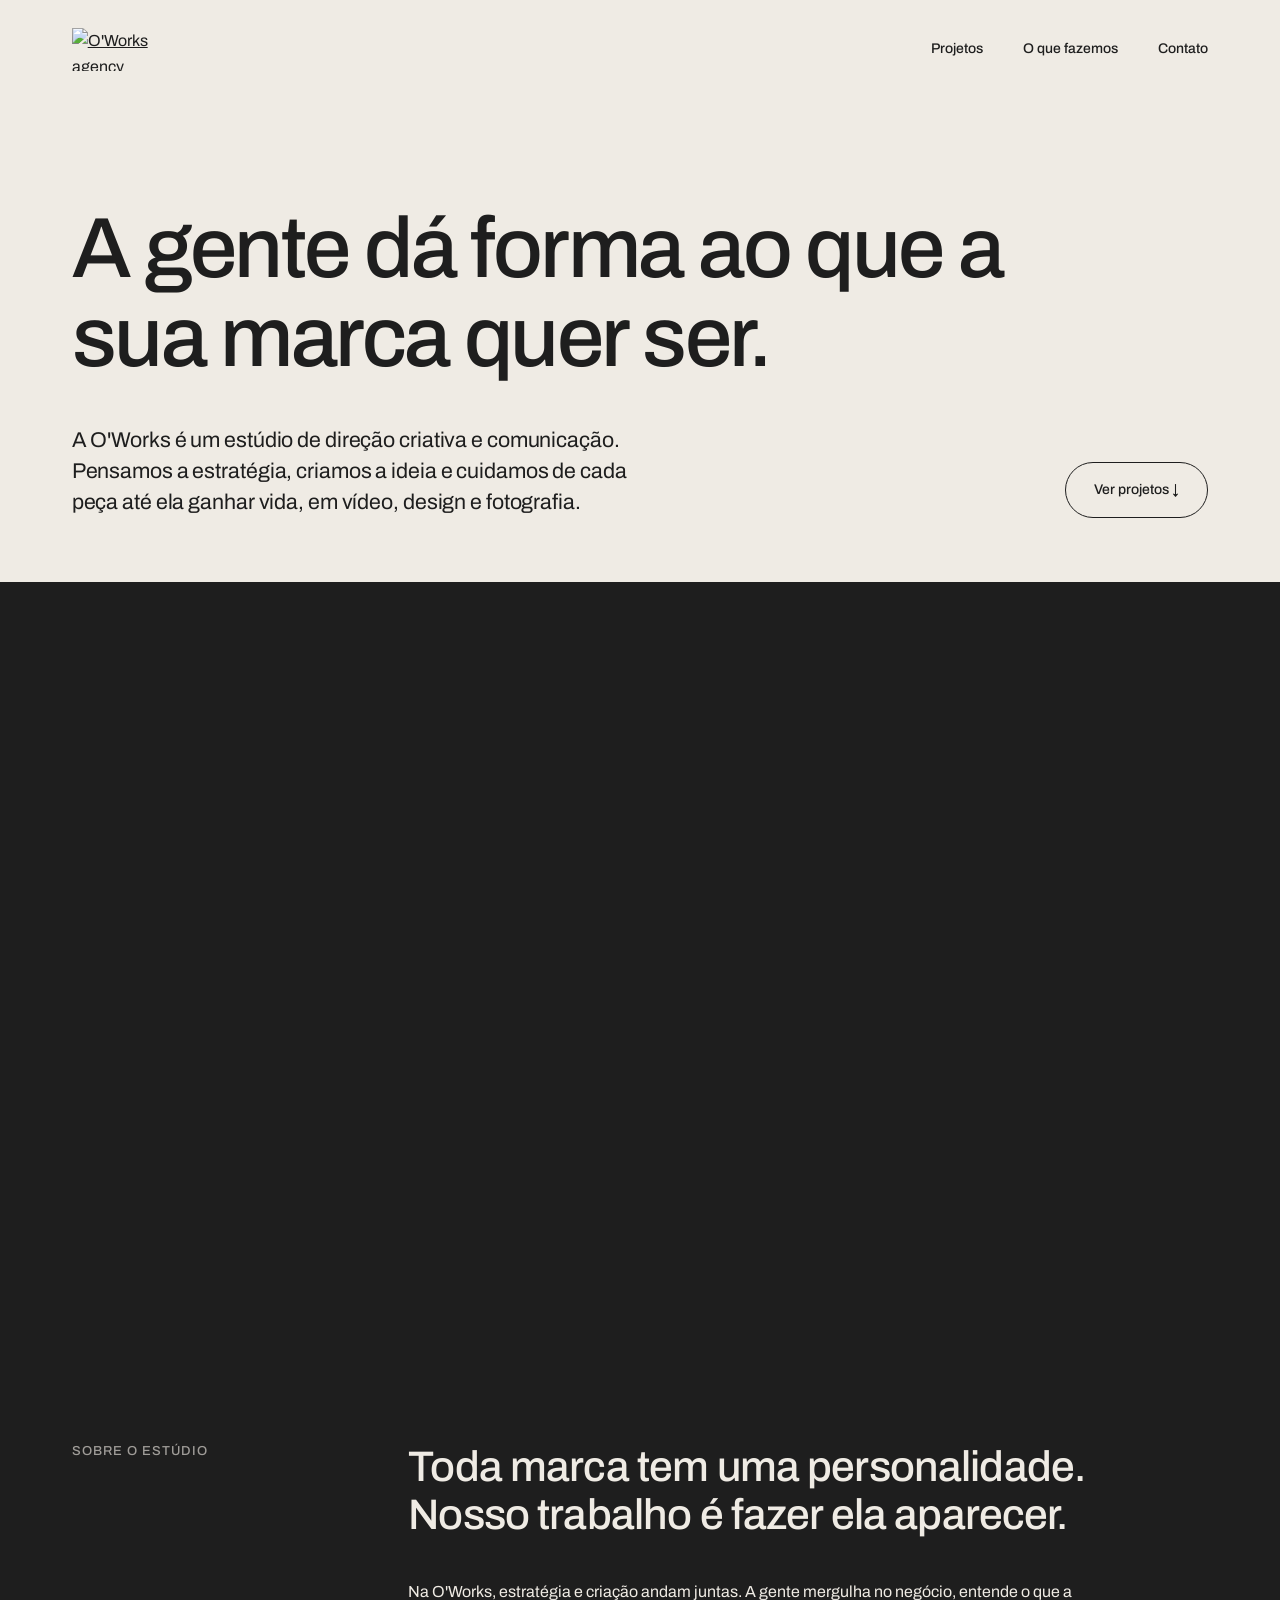
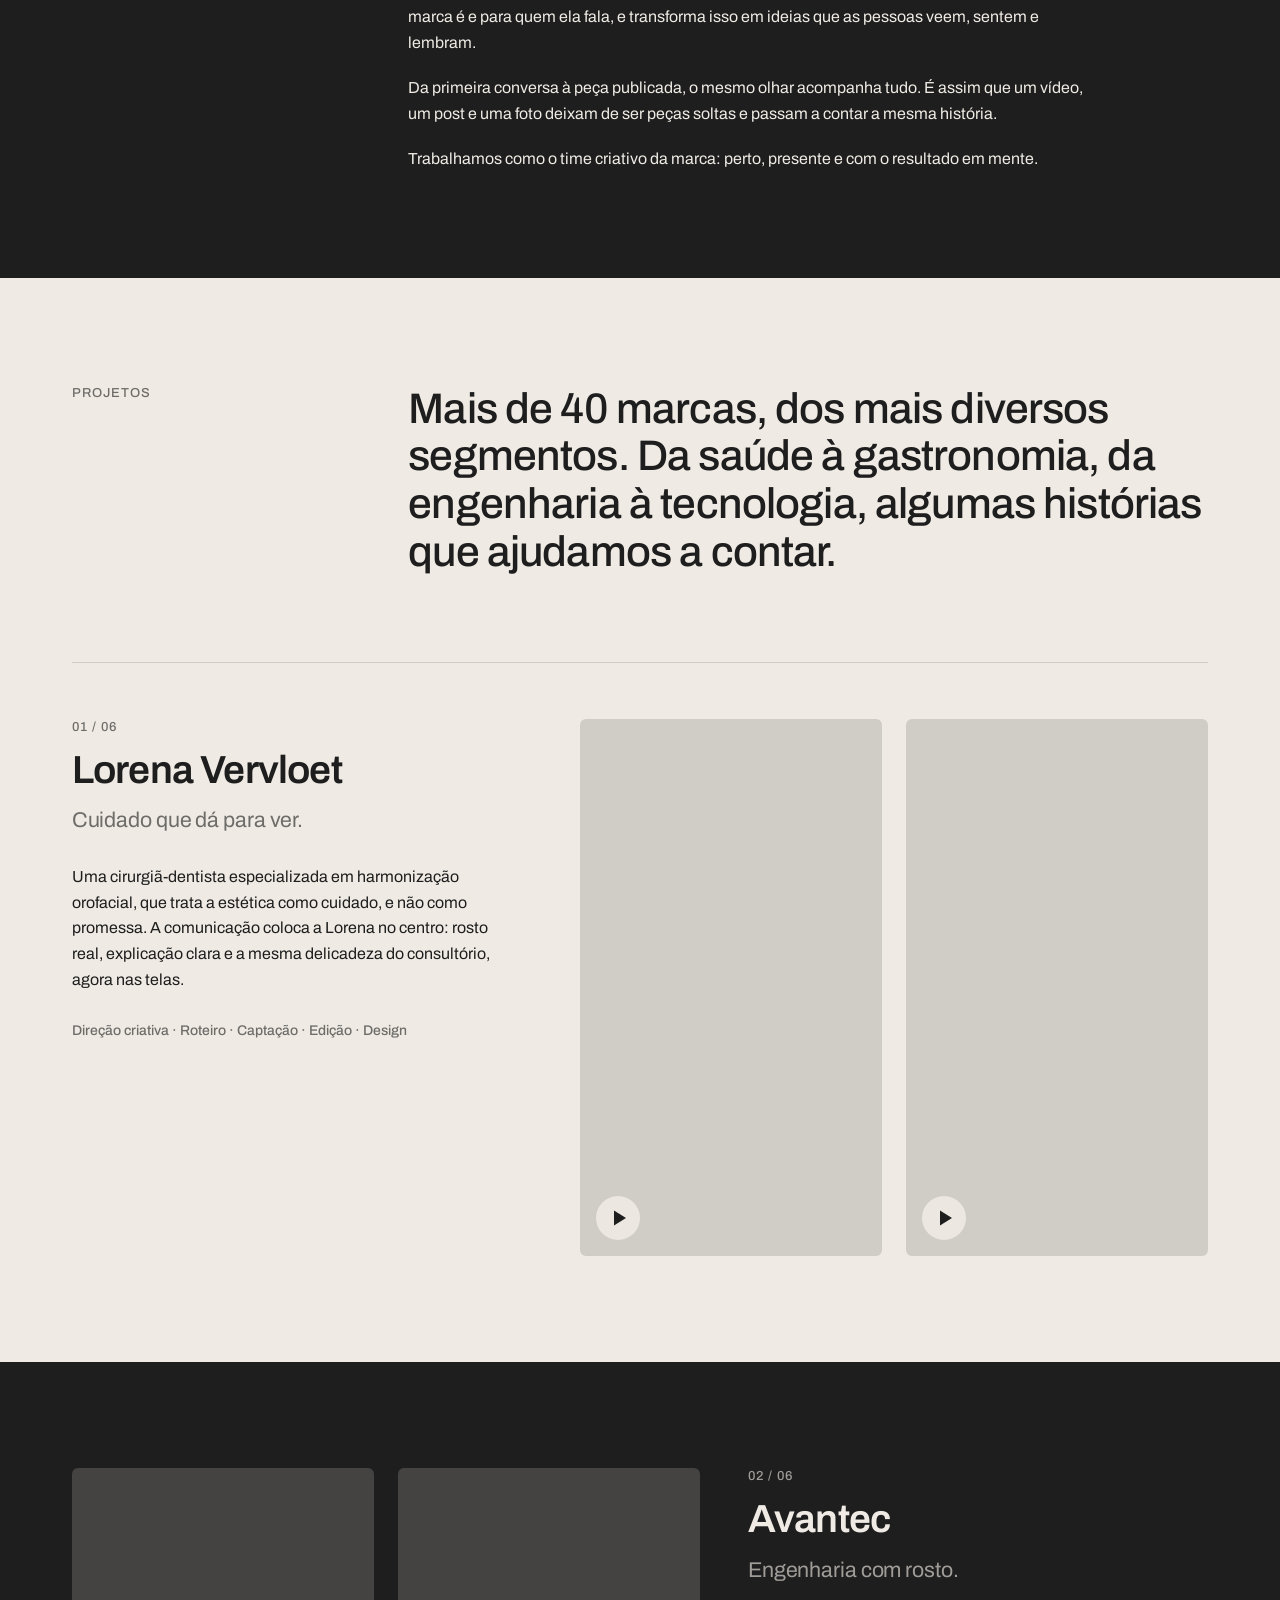
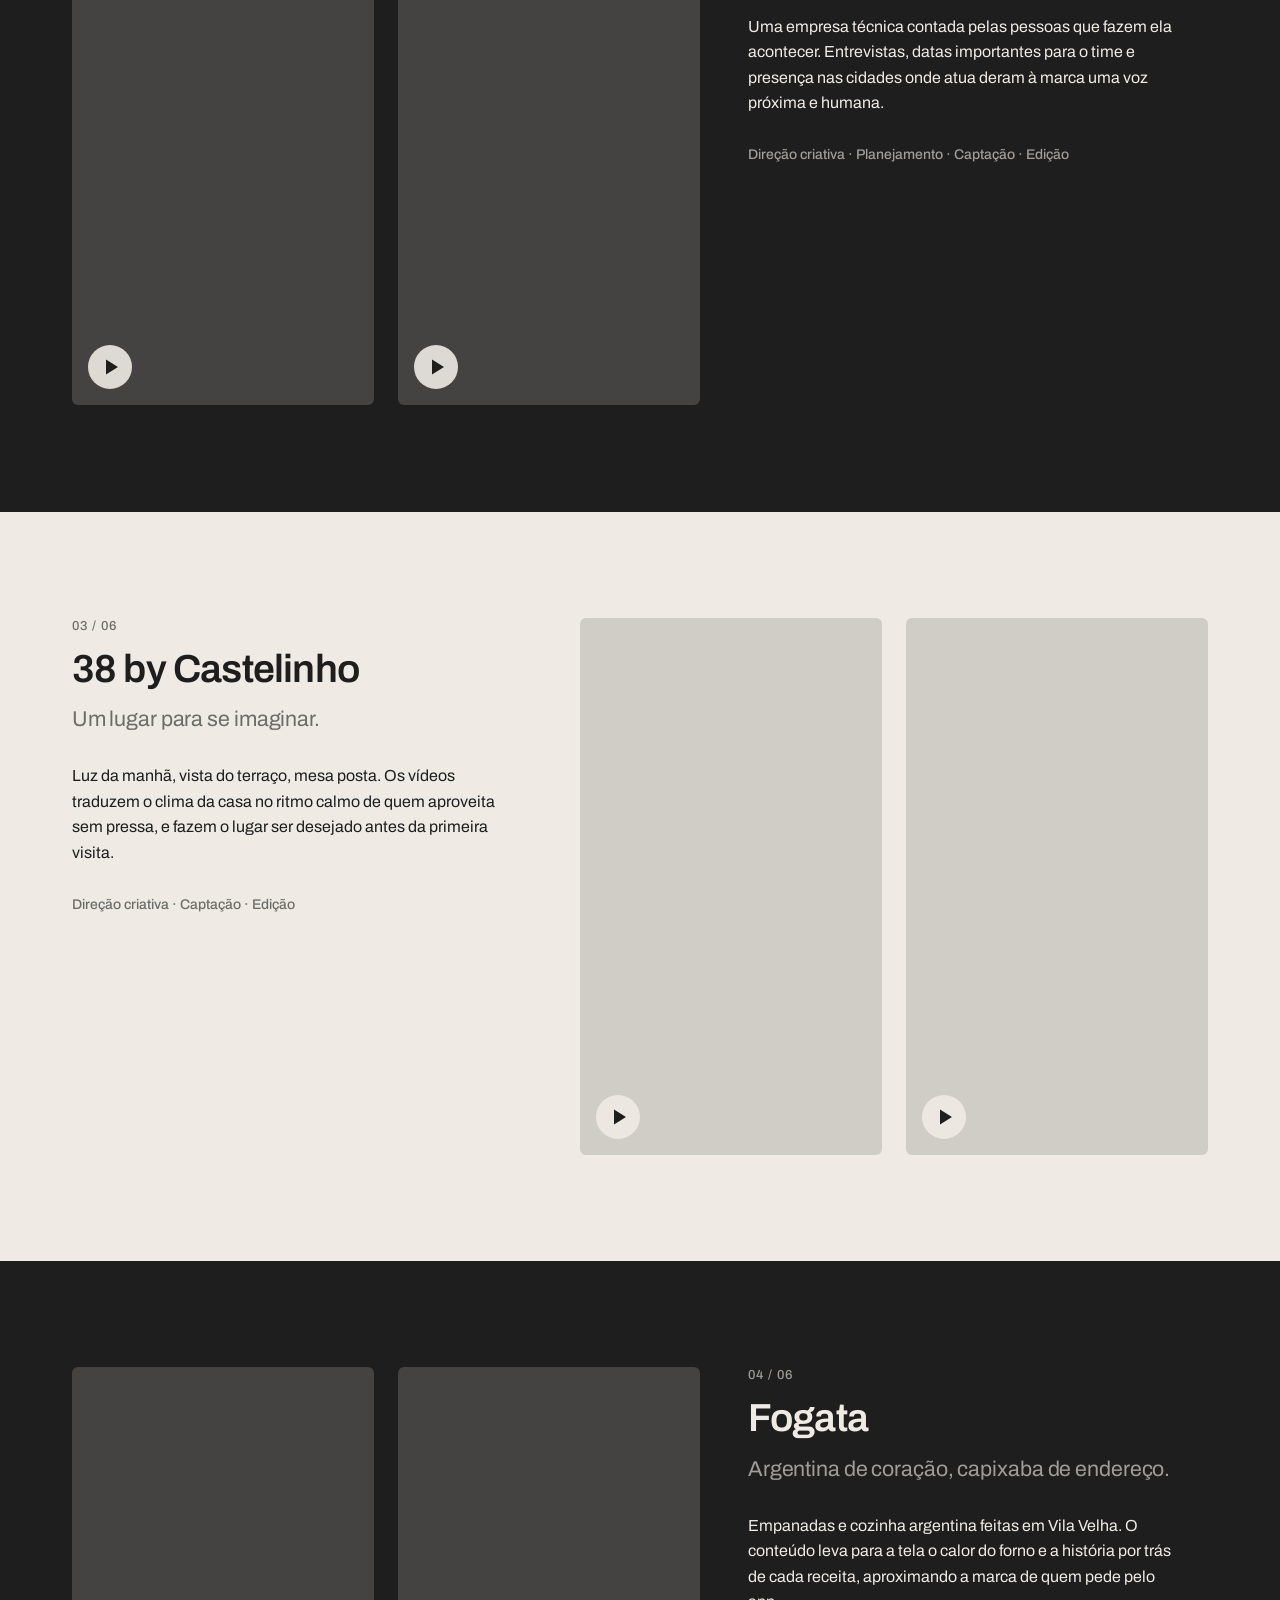
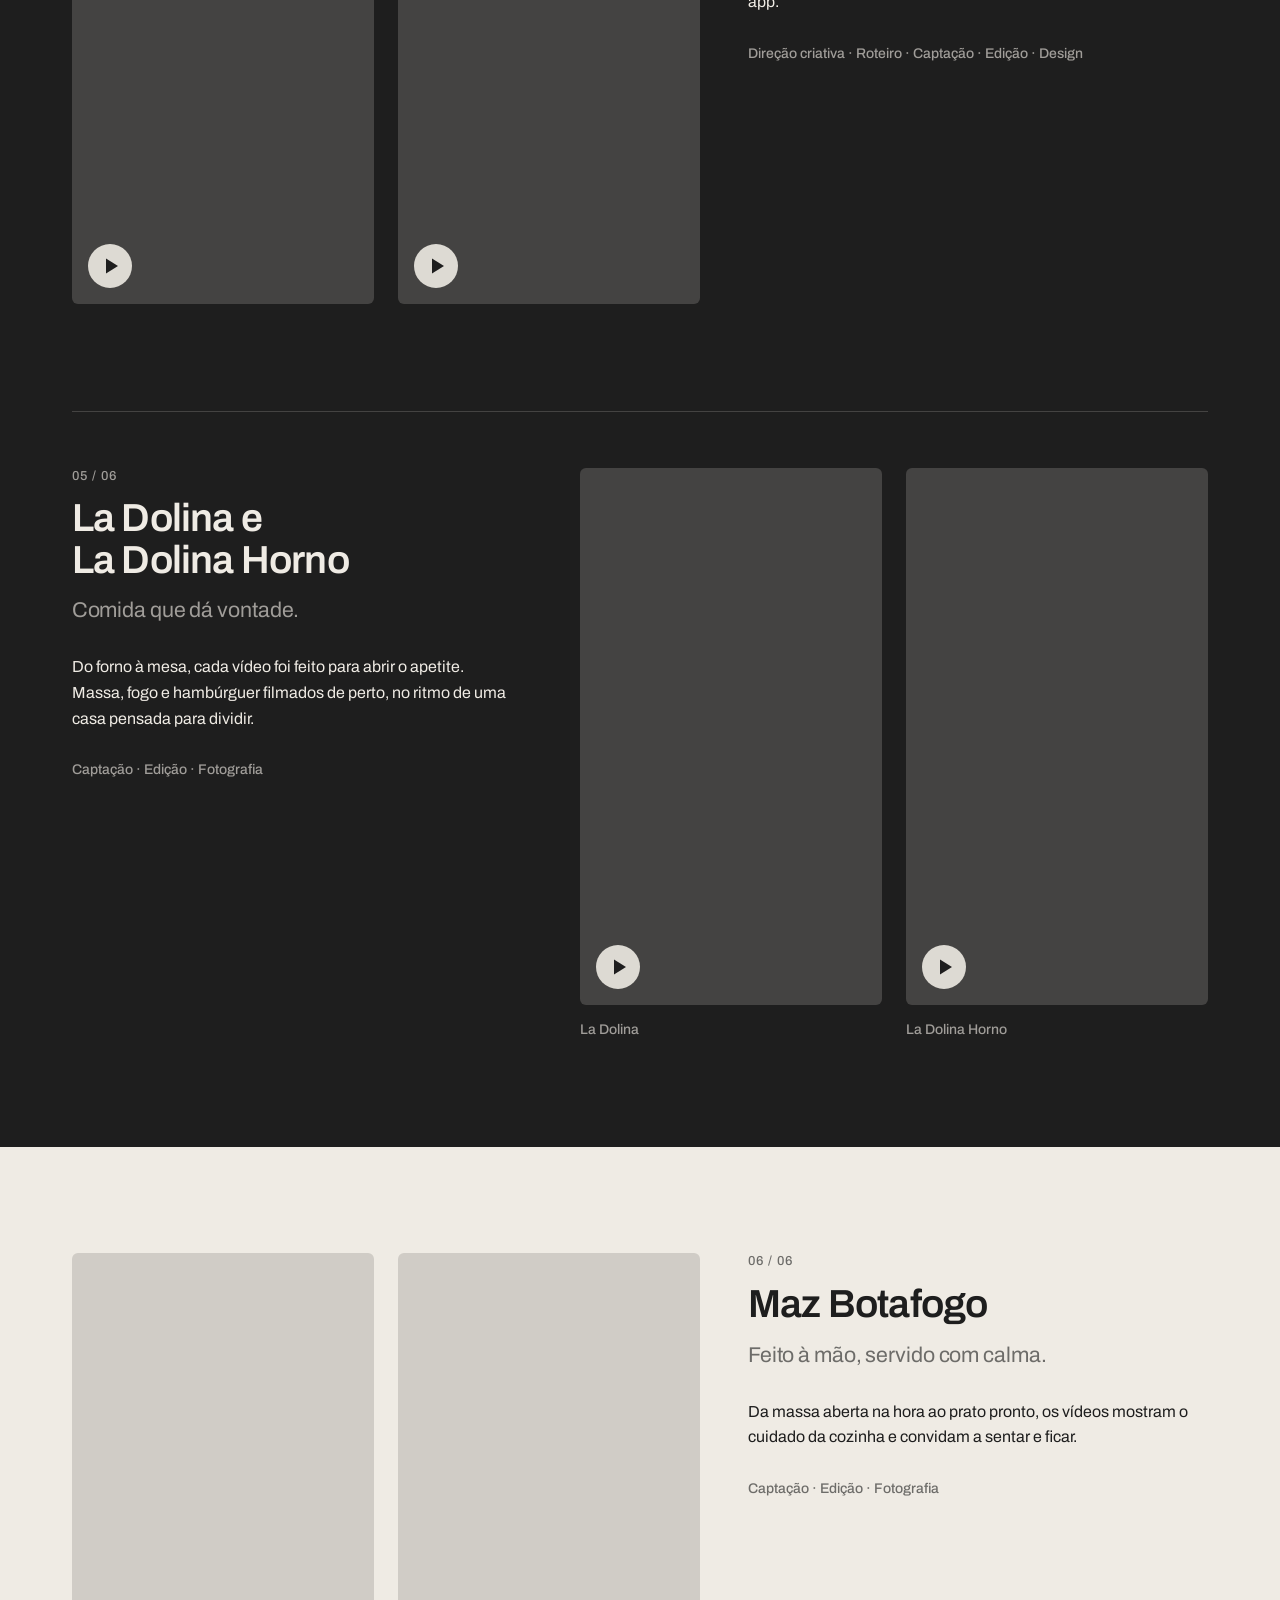
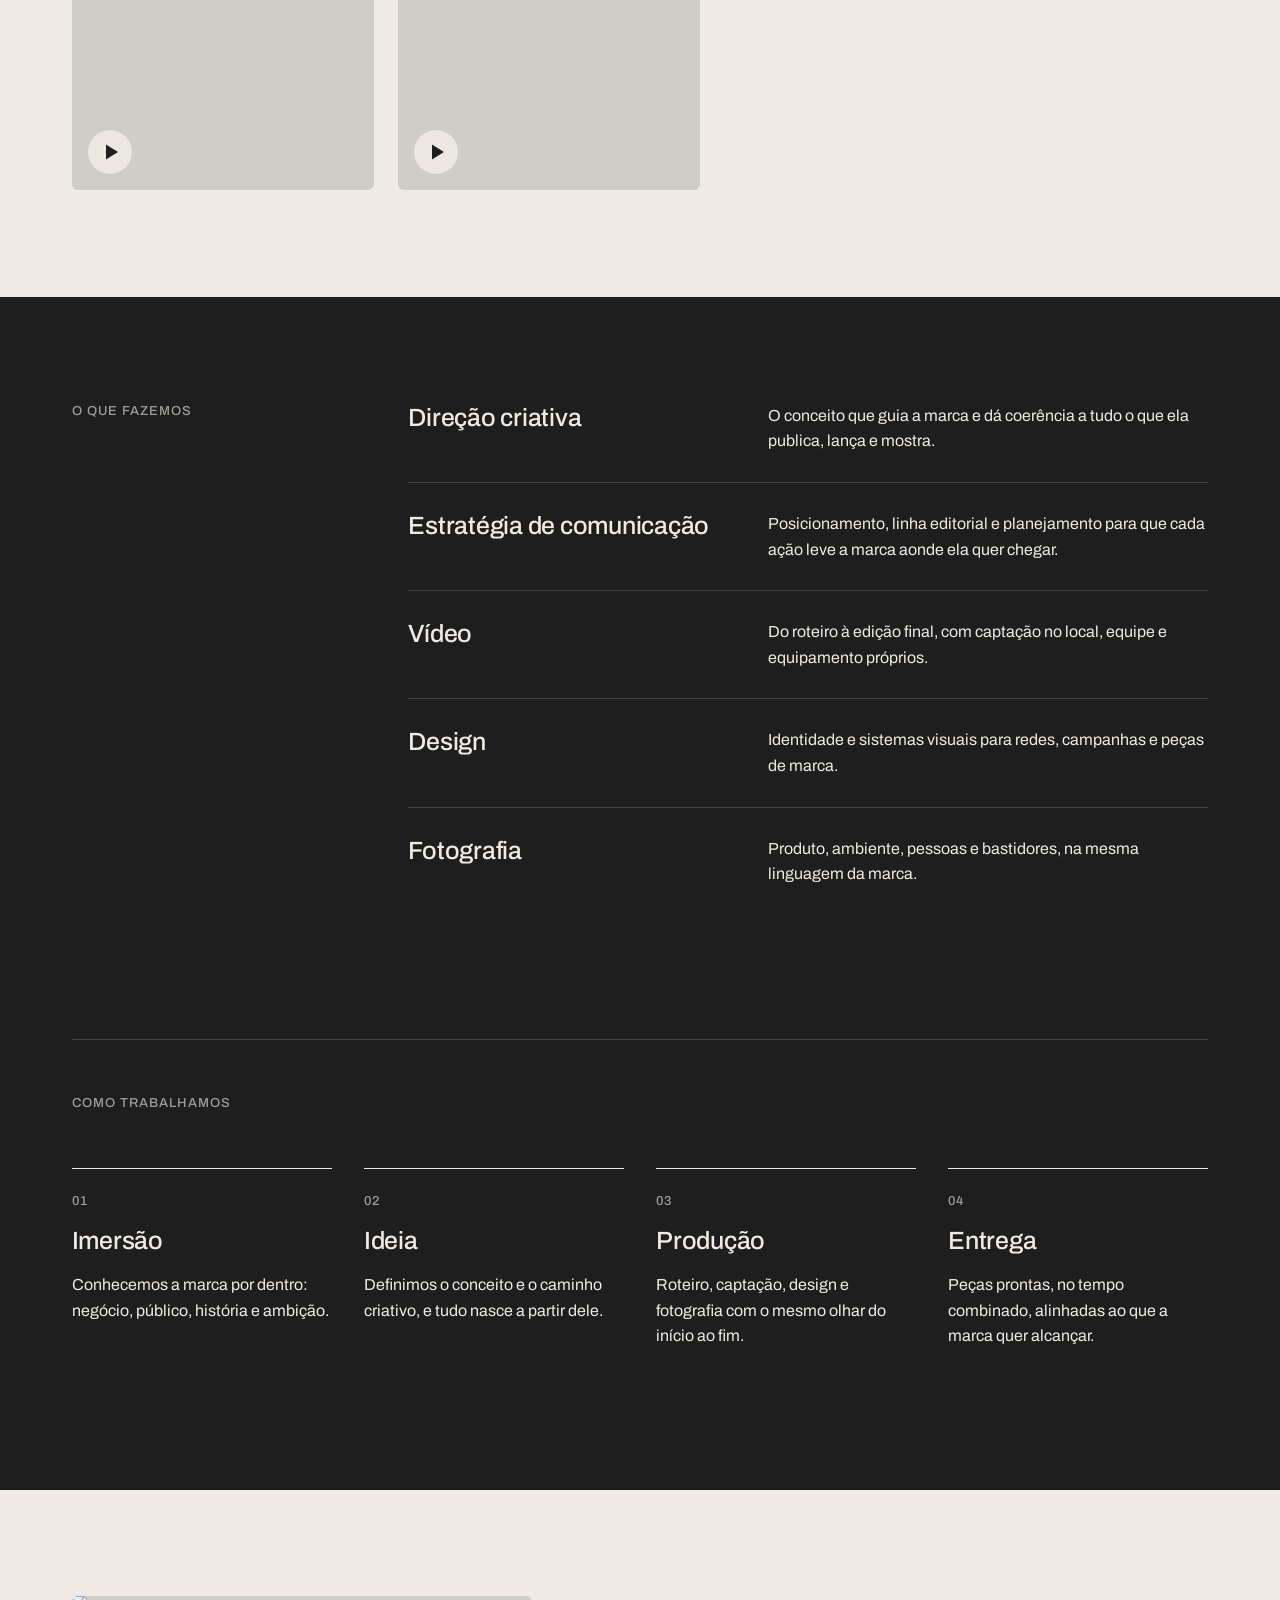
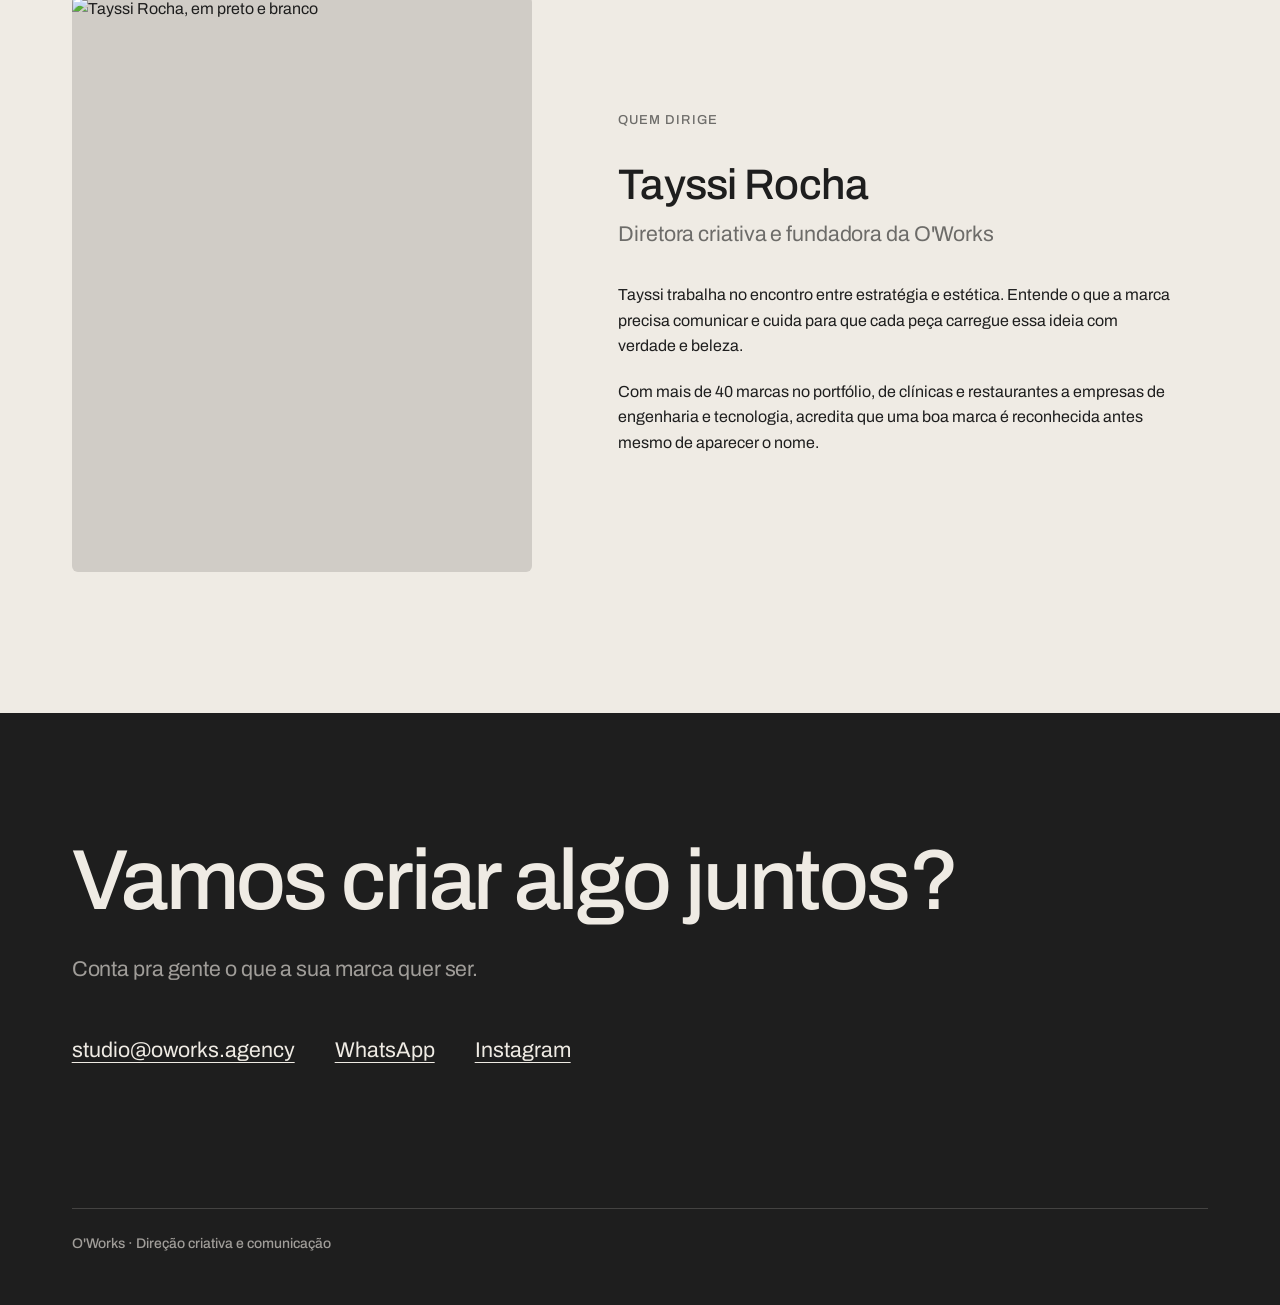
==== index.html @ 6c1ffe4d "Add files via upload" ====
<!doctype html>
<html lang="pt-BR">
<head>
  <meta charset="utf-8">
  <meta name="viewport" content="width=device-width, initial-scale=1">
  <title>O'Works · Direção criativa e comunicação</title>
  <meta name="description" content="A O'Works é um estúdio de direção criativa e comunicação. Pensamos a estratégia, criamos a ideia e cuidamos de cada peça até ela ganhar vida, em vídeo, design e fotografia.">
  <meta name="robots" content="noindex">
  <meta property="og:title" content="O'Works · Direção criativa e comunicação">
  <meta property="og:description" content="A gente dá forma ao que a sua marca quer ser.">
  <meta property="og:image" content="assets/img/poster-m282.jpg">
  <link rel="icon" href="assets/img/logo-oworks.png">
  <link rel="preconnect" href="https://fonts.googleapis.com">
  <link rel="preconnect" href="https://fonts.gstatic.com" crossorigin>
  <link href="https://fonts.googleapis.com/css2?family=Archivo:wght@400;500;600&display=swap" rel="stylesheet">
  <link rel="stylesheet" href="styles.css">
</head>
<body>

<header class="site-header claro">
  <a href="#topo" class="logo" aria-label="O'Works, início"><img src="assets/img/logo-oworks.png" alt="O'Works agency" width="113" height="48"></a>
  <button class="menu-toggle" aria-expanded="false" aria-controls="menu" aria-label="Abrir menu">
    <svg width="28" height="28" viewBox="0 0 28 28" fill="none" aria-hidden="true"><path d="M4 10h20M4 18h20" stroke="currentColor" stroke-width="1.5" stroke-linecap="round"/></svg>
  </button>
  <nav id="menu" class="menu">
    <a href="#projetos">Projetos</a>
    <a href="#o-que-fazemos">O que fazemos</a>
    <a href="#contato">Contato</a>
  </nav>
</header>

<main id="topo">

  <section class="abertura claro">
    <h1 class="display">A gente dá forma ao que a sua marca quer ser.</h1>
    <div class="abertura-linha">
      <p class="lead">A O'Works é um estúdio de direção criativa e comunicação. Pensamos a estratégia, criamos a ideia e cuidamos de cada peça até ela ganhar vida, em vídeo, design e fotografia.</p>
      <a class="botao" href="#projetos">Ver projetos ↓</a>
    </div>
  </section>

  <section class="showreel" aria-label="Showreel">
    <div class="reel reel--triptico" data-reel="triptico">
      <div class="reel-col" data-col="0"><video muted playsinline preload="none"></video><video muted playsinline preload="none"></video></div>
      <div class="reel-col" data-col="1"><video muted playsinline preload="none"></video><video muted playsinline preload="none"></video></div>
      <div class="reel-col" data-col="2"><video muted playsinline preload="none"></video><video muted playsinline preload="none"></video></div>
    </div>
    <div class="reel reel--vertical" data-reel="vertical">
      <div class="reel-col" data-col="0"><video muted playsinline preload="none" poster="assets/img/poster-reel-mobile.jpg"></video><video muted playsinline preload="none"></video></div>
    </div>
    <div class="reel-fim" aria-hidden="true"><img src="assets/img/logo-oworks.png" alt=""></div>
  </section>

  <section class="sobre escuro">
    <p class="rotulo">Sobre o estúdio</p>
    <div class="coluna">
      <h2 class="titulo">Toda marca tem uma personalidade. Nosso trabalho é fazer ela aparecer.</h2>
      <div class="paragrafos">
        <p>Na O'Works, estratégia e criação andam juntas. A gente mergulha no negócio, entende o que a marca é e para quem ela fala, e transforma isso em ideias que as pessoas veem, sentem e lembram.</p>
        <p>Da primeira conversa à peça publicada, o mesmo olhar acompanha tudo. É assim que um vídeo, um post e uma foto deixam de ser peças soltas e passam a contar a mesma história.</p>
        <p>Trabalhamos como o time criativo da marca: perto, presente e com o resultado em mente.</p>
      </div>
    </div>
  </section>

  <section class="projetos claro" id="projetos">
    <p class="rotulo">Projetos</p>
    <h2 class="titulo coluna">Mais de 40 marcas, dos mais diversos segmentos. Da saúde à gastronomia, da engenharia à tecnologia, algumas histórias que ajudamos a contar.</h2>
  </section>

  <article class="case claro com-linha">
    <div class="case-head">
      <p class="rotulo">01 / 06</p>
      <h3 class="case-nome">Lorena Vervloet</h3>
      <p class="lead suave">Cuidado que dá para ver.</p>
    </div>
    <p class="case-desc">Uma cirurgiã-dentista especializada em harmonização orofacial, que trata a estética como cuidado, e não como promessa. A comunicação coloca a Lorena no centro: rosto real, explicação clara e a mesma delicadeza do consultório, agora nas telas.</p>
    <p class="case-svc">Direção criativa · Roteiro · Captação · Edição · Design</p>
    <div class="case-videos">
      <figure class="video"><video muted loop playsinline preload="none" poster="assets/img/poster-l01.jpg" data-src="assets/video/cases/l01.mp4"></video></figure>
      <figure class="video"><video muted loop playsinline preload="none" poster="assets/img/poster-l04.jpg" data-src="assets/video/cases/l04.mp4"></video></figure>
    </div>
  </article>

  <article class="case escuro invertido">
    <div class="case-head">
      <p class="rotulo">02 / 06</p>
      <h3 class="case-nome">Avantec</h3>
      <p class="lead suave">Engenharia com rosto.</p>
    </div>
    <p class="case-desc">Uma empresa técnica contada pelas pessoas que fazem ela acontecer. Entrevistas, datas importantes para o time e presença nas cidades onde atua deram à marca uma voz próxima e humana.</p>
    <p class="case-svc">Direção criativa · Planejamento · Captação · Edição</p>
    <div class="case-videos">
      <figure class="video"><video muted loop playsinline preload="none" poster="assets/img/poster-a01.jpg" data-src="assets/video/cases/a01.mp4"></video></figure>
      <figure class="video"><video muted loop playsinline preload="none" poster="assets/img/poster-a06.jpg" data-src="assets/video/cases/a06.mp4"></video></figure>
    </div>
  </article>

  <article class="case claro">
    <div class="case-head">
      <p class="rotulo">03 / 06</p>
      <h3 class="case-nome">38 by Castelinho</h3>
      <p class="lead suave">Um lugar para se imaginar.</p>
    </div>
    <p class="case-desc">Luz da manhã, vista do terraço, mesa posta. Os vídeos traduzem o clima da casa no ritmo calmo de quem aproveita sem pressa, e fazem o lugar ser desejado antes da primeira visita.</p>
    <p class="case-svc">Direção criativa · Captação · Edição</p>
    <div class="case-videos">
      <figure class="video"><video muted loop playsinline preload="none" poster="assets/img/poster-c06.jpg" data-src="assets/video/cases/c06.mp4"></video></figure>
      <figure class="video"><video muted loop playsinline preload="none" poster="assets/img/poster-c08.jpg" data-src="assets/video/cases/c08.mp4"></video></figure>
    </div>
  </article>

  <article class="case escuro invertido">
    <div class="case-head">
      <p class="rotulo">04 / 06</p>
      <h3 class="case-nome">Fogata</h3>
      <p class="lead suave">Argentina de coração, capixaba de endereço.</p>
    </div>
    <p class="case-desc">Empanadas e cozinha argentina feitas em Vila Velha. O conteúdo leva para a tela o calor do forno e a história por trás de cada receita, aproximando a marca de quem pede pelo app.</p>
    <p class="case-svc">Direção criativa · Roteiro · Captação · Edição · Design</p>
    <div class="case-videos">
      <figure class="video"><video muted loop playsinline preload="none" poster="assets/img/poster-f013.jpg" data-src="assets/video/cases/f013.mp4"></video></figure>
      <figure class="video"><video muted loop playsinline preload="none" poster="assets/img/poster-f010.jpg" data-src="assets/video/cases/f010.mp4"></video></figure>
    </div>
  </article>

  <article class="case escuro com-linha">
    <div class="case-head">
      <p class="rotulo">05 / 06</p>
      <h3 class="case-nome">La Dolina e<br>La Dolina Horno</h3>
      <p class="lead suave">Comida que dá vontade.</p>
    </div>
    <p class="case-desc">Do forno à mesa, cada vídeo foi feito para abrir o apetite. Massa, fogo e hambúrguer filmados de perto, no ritmo de uma casa pensada para dividir.</p>
    <p class="case-svc">Captação · Edição · Fotografia</p>
    <div class="case-videos">
      <figure class="video"><video muted loop playsinline preload="none" poster="assets/img/poster-d195.jpg" data-src="assets/video/cases/d195.mp4"></video><figcaption>La Dolina</figcaption></figure>
      <figure class="video"><video muted loop playsinline preload="none" poster="assets/img/poster-d176.jpg" data-src="assets/video/cases/d176.mp4"></video><figcaption>La Dolina Horno</figcaption></figure>
    </div>
  </article>

  <article class="case claro invertido">
    <div class="case-head">
      <p class="rotulo">06 / 06</p>
      <h3 class="case-nome">Maz Botafogo</h3>
      <p class="lead suave">Feito à mão, servido com calma.</p>
    </div>
    <p class="case-desc">Da massa aberta na hora ao prato pronto, os vídeos mostram o cuidado da cozinha e convidam a sentar e ficar.</p>
    <p class="case-svc">Captação · Edição · Fotografia</p>
    <div class="case-videos">
      <figure class="video"><video muted loop playsinline preload="none" poster="assets/img/poster-m282.jpg" data-src="assets/video/cases/m282.mp4"></video></figure>
      <figure class="video"><video muted loop playsinline preload="none" poster="assets/img/poster-m272.jpg" data-src="assets/video/cases/m272.mp4"></video></figure>
    </div>
  </article>

  <section class="servicos escuro" id="o-que-fazemos">
    <p class="rotulo">O que fazemos</p>
    <ul class="lista coluna">
      <li><h3 class="item">Direção criativa</h3><p>O conceito que guia a marca e dá coerência a tudo o que ela publica, lança e mostra.</p></li>
      <li><h3 class="item">Estratégia de comunicação</h3><p>Posicionamento, linha editorial e planejamento para que cada ação leve a marca aonde ela quer chegar.</p></li>
      <li><h3 class="item">Vídeo</h3><p>Do roteiro à edição final, com captação no local, equipe e equipamento próprios.</p></li>
      <li><h3 class="item">Design</h3><p>Identidade e sistemas visuais para redes, campanhas e peças de marca.</p></li>
      <li><h3 class="item">Fotografia</h3><p>Produto, ambiente, pessoas e bastidores, na mesma linguagem da marca.</p></li>
    </ul>
  </section>

  <section class="processo escuro com-linha">
    <p class="rotulo">Como trabalhamos</p>
    <ol class="etapas">
      <li><span class="rotulo">01</span><h3 class="item">Imersão</h3><p>Conhecemos a marca por dentro: negócio, público, história e ambição.</p></li>
      <li><span class="rotulo">02</span><h3 class="item">Ideia</h3><p>Definimos o conceito e o caminho criativo, e tudo nasce a partir dele.</p></li>
      <li><span class="rotulo">03</span><h3 class="item">Produção</h3><p>Roteiro, captação, design e fotografia com o mesmo olhar do início ao fim.</p></li>
      <li><span class="rotulo">04</span><h3 class="item">Entrega</h3><p>Peças prontas, no tempo combinado, alinhadas ao que a marca quer alcançar.</p></li>
    </ol>
  </section>

  <section class="quem claro">
    <img class="foto" src="assets/img/tayssi-rocha.jpg" alt="Tayssi Rocha, em preto e branco" width="520" height="650" loading="lazy">
    <div class="quem-texto">
      <p class="rotulo">Quem dirige</p>
      <div>
        <h2 class="titulo">Tayssi Rocha</h2>
        <p class="lead suave">Diretora criativa e fundadora da O'Works</p>
      </div>
      <div class="paragrafos">
        <p>Tayssi trabalha no encontro entre estratégia e estética. Entende o que a marca precisa comunicar e cuida para que cada peça carregue essa ideia com verdade e beleza.</p>
        <p>Com mais de 40 marcas no portfólio, de clínicas e restaurantes a empresas de engenharia e tecnologia, acredita que uma boa marca é reconhecida antes mesmo de aparecer o nome.</p>
      </div>
    </div>
  </section>

  <section class="contato escuro" id="contato">
    <div class="chamada">
      <h2 class="display">Vamos criar algo juntos?</h2>
      <p class="lead suave">Conta pra gente o que a sua marca quer ser.</p>
      <p class="links">
        <a href="mailto:studio@oworks.agency">studio@oworks.agency</a>
        <a href="https://wa.me/message/UG2DE52RIKDYO1" target="_blank" rel="noopener">WhatsApp</a>
        <a href="https://www.instagram.com/oworks.ag/" target="_blank" rel="noopener">Instagram</a>
      </p>
    </div>
    <footer class="rodape"><p>O'Works · Direção criativa e comunicação</p></footer>
  </section>

</main>

<script src="main.js" defer></script>
</body>
</html>
---- styles.css ----
/* O'Works · portfólio. Cores e tipos vêm do arquivo do Figma (coleção "O'Works", modos Claro e Escuro). */

:root {
  --off-white: #EFEBE4;
  --preto: #1E1E1E;
  --pad: clamp(20px, 5.6vw, 80px);
  --max: 1440px;
  --t-display: clamp(44px, 6.67vw, 96px);
  --t-titulo: clamp(28px, 3.34vw, 48px);
  --t-case: clamp(32px, 3.06vw, 44px);
  --t-lead: clamp(18px, 1.67vw, 24px);
  --t-corpo: clamp(16px, 1.25vw, 18px);
  --t-item: clamp(22px, 1.95vw, 28px);
}

.claro { --fundo: var(--off-white); --texto: var(--preto); --suave: #6D6C69; --linha: #D0CCC6; }
.escuro { --fundo: var(--preto); --texto: var(--off-white); --suave: #A09D99; --linha: #444342; }

* { box-sizing: border-box; margin: 0; padding: 0; }
html { scroll-behavior: smooth; }
body {
  background: var(--off-white);
  color: var(--preto);
  font-family: "Archivo", system-ui, sans-serif;
  font-size: var(--t-corpo);
  line-height: 1.6;
  -webkit-font-smoothing: antialiased;
}
img, video { display: block; max-width: 100%; }
a { color: inherit; }
ul, ol { list-style: none; }

section, article, .site-header { background: var(--fundo); color: var(--texto); padding-inline: var(--pad); }
section > *, article > *, .site-header > * { max-width: calc(var(--max) - 2 * 80px); }

/* tipos */
.display { font-weight: 500; font-size: var(--t-display); line-height: 1.04; letter-spacing: -0.03em; }
.titulo { font-weight: 500; font-size: var(--t-titulo); line-height: 1.12; letter-spacing: -0.02em; }
.case-nome { font-weight: 600; font-size: var(--t-case); line-height: 1.06; letter-spacing: -0.02em; }
.lead { font-size: var(--t-lead); line-height: 1.45; letter-spacing: -0.005em; }
.item { font-weight: 500; font-size: var(--t-item); line-height: 1.22; letter-spacing: -0.01em; }
.rotulo { font-weight: 500; font-size: 13px; line-height: 1.3; letter-spacing: 0.08em; text-transform: uppercase; color: var(--suave); }
.suave { color: var(--suave); }

/* linha divisória entre duas seções da mesma cor */
.com-linha { position: relative; }
.com-linha::before { content: ""; display: block; height: 1px; background: var(--linha); max-width: none; }

/* cabeçalho */
.site-header { display: flex; align-items: center; justify-content: space-between; padding-block: clamp(20px, 2.2vw, 32px); position: relative; z-index: 5; max-width: none; }
.logo img { width: clamp(85px, 7.85vw, 113px); height: auto; }
.menu { display: flex; gap: 40px; font-size: 14px; font-weight: 500; }
.menu a { text-decoration: none; }
.menu a:hover { text-decoration: underline; text-underline-offset: 4px; }
.menu-toggle { display: none; background: none; border: 0; color: inherit; cursor: pointer; }

/* abertura */
.abertura { padding-block: clamp(48px, 8.3vw, 120px) clamp(40px, 5vw, 72px); display: grid; gap: clamp(28px, 3.3vw, 48px); }
.abertura .display { max-width: 1000px; }
.abertura-linha { display: flex; justify-content: space-between; align-items: flex-end; gap: 32px; max-width: none; width: 100%; }
.abertura-linha .lead { max-width: 600px; }
.botao { display: inline-block; white-space: nowrap; border: 1px solid var(--texto); border-radius: 999px; padding: 16px 28px; font-size: 14px; font-weight: 500; text-decoration: none; transition: background .2s, color .2s; }
.botao:hover { background: var(--texto); color: var(--fundo); }

/* showreel */
.showreel { position: relative; background: var(--preto); padding: 0; aspect-ratio: 16 / 9; overflow: hidden; }
.showreel > * { max-width: none; }
.reel { position: absolute; inset: 0; display: flex; }
.reel-col { position: relative; flex: 1; overflow: hidden; background: var(--preto); }
.reel-col video { position: absolute; inset: 0; width: 100%; height: 100%; object-fit: cover; opacity: 0; transition: opacity .25s; }
.reel-col video.ativo { opacity: 1; }
.reel--vertical { display: none; }
.reel-fim { position: absolute; inset: 0; display: grid; place-items: center; background: var(--preto); opacity: 0; pointer-events: none; transition: opacity .6s; }
.reel-fim img { width: clamp(140px, 16vw, 230px); filter: invert(1) brightness(0.94) sepia(0.08); }
.showreel.no-fim .reel-fim { opacity: 1; }

/* blocos com rótulo à esquerda e conteúdo à direita */
.sobre, .projetos, .servicos { display: grid; grid-template-columns: minmax(max-content, 1fr) minmax(0, 800px); column-gap: 48px; max-width: none; }
.sobre > *, .projetos > *, .servicos > * { max-width: none; }
.sobre { padding-block: clamp(88px, 11vw, 160px) clamp(72px, 8.3vw, 120px); }
.projetos { padding-block: clamp(64px, 8.3vw, 120px) clamp(56px, 6.7vw, 96px); }
.coluna { grid-column: 2; }
.sobre .coluna { display: grid; gap: 40px; }
.sobre .paragrafos { max-width: 680px; }
.paragrafos { display: grid; gap: 20px; }

/* cases */
.case { padding-block: clamp(64px, 8.3vw, 120px); display: grid; grid-template-columns: minmax(0, 480px) auto; grid-template-areas: "head videos" "desc videos" "svc videos" "fim videos"; grid-template-rows: auto auto auto 1fr; justify-content: space-between; column-gap: 48px; row-gap: 28px; max-width: none; }
.case > * { max-width: none; }
.case.com-linha { padding-top: 0; grid-template-areas: "linha linha" "head videos" "desc videos" "svc videos" "fim videos"; grid-template-rows: auto auto auto auto 1fr; }
.case.com-linha::before { grid-area: linha; margin-bottom: 28px; }
.case.invertido { grid-template-columns: auto minmax(0, 480px); grid-template-areas: "videos head" "videos desc" "videos svc" "videos fim"; }
.case.invertido.com-linha { grid-template-areas: "linha linha" "videos head" "videos desc" "videos svc" "videos fim"; }
.case-head { grid-area: head; display: grid; gap: 14px; }
.case-desc { grid-area: desc; max-width: 440px; }
.case-svc { grid-area: svc; max-width: 440px; font-size: 14px; font-weight: 500; color: var(--suave); }
.case-videos { grid-area: videos; display: flex; gap: 24px; }
.video { width: clamp(150px, 23.6vw, 340px); }
.video video { width: 100%; aspect-ratio: 9 / 16; object-fit: cover; border-radius: 6px; background: var(--linha); cursor: pointer; }
.video figcaption { margin-top: 14px; font-size: 14px; font-weight: 500; color: var(--suave); }
.video { position: relative; }
.video::after { content: ""; position: absolute; left: 16px; top: calc(100% - 60px); width: 44px; height: 44px; border-radius: 50%; background: rgba(239, 235, 228, .9) url("data:image/svg+xml,%3Csvg xmlns='http://www.w3.org/2000/svg' width='44' height='44' viewBox='0 0 44 44'%3E%3Cpath d='M18 14.5 30 22 18 29.5Z' fill='%231E1E1E'/%3E%3C/svg%3E") center / 44px no-repeat; pointer-events: none; transition: opacity .2s; }
.video:has(figcaption)::after { top: calc(100% - 60px - 36px); }
.video.tocando::after { opacity: 0; }
.video.com-som::before { content: "som"; position: absolute; left: 12px; top: 12px; z-index: 1; font-size: 11px; font-weight: 500; letter-spacing: .08em; text-transform: uppercase; background: rgba(30,30,30,.7); color: var(--off-white); padding: 4px 8px; border-radius: 999px; }

/* o que fazemos */
.servicos { padding-block: clamp(64px, 8.3vw, 120px) clamp(72px, 9.7vw, 140px); }
.lista li { display: grid; grid-template-columns: minmax(0, 320px) minmax(0, 440px); justify-content: space-between; gap: 24px; padding-block: 28px; }
.lista li + li { border-top: 1px solid var(--linha); }
.lista li:first-child { padding-top: 0; }

/* como trabalhamos */
.processo { padding-block: 0 clamp(72px, 11vw, 160px); display: grid; gap: 56px; max-width: none; }
.processo > * { max-width: none; }
.processo.com-linha::before { margin-bottom: -16px; }
.etapas { display: grid; grid-template-columns: repeat(4, 1fr); gap: 32px; }
.etapas li { border-top: 1px solid var(--texto); padding-top: 24px; display: grid; gap: 16px; align-content: start; }

/* quem dirige */
.quem { padding-block: clamp(64px, 8.3vw, 120px) clamp(72px, 11vw, 160px); display: flex; align-items: center; gap: clamp(32px, 6.7vw, 96px); max-width: none; }
.quem > * { max-width: none; }
.foto { width: clamp(280px, 36vw, 520px); height: auto; aspect-ratio: 4 / 5; object-fit: cover; border-radius: 6px; background: var(--linha); flex-shrink: 0; }
.quem-texto { display: grid; gap: 32px; max-width: 560px; }
.quem-texto > div:first-of-type { display: grid; gap: 10px; }

/* contato */
.contato { padding-block: 0 clamp(32px, 3.9vw, 56px); max-width: none; }
.contato > * { max-width: none; }
.chamada { padding-block: clamp(72px, 9.7vw, 140px) clamp(88px, 11vw, 160px); display: grid; gap: 28px; }
.links { display: flex; flex-wrap: wrap; gap: 14px 40px; font-size: var(--t-lead); padding-top: 20px; }
.links a { text-decoration: underline; text-underline-offset: 5px; text-decoration-thickness: 1px; }
.rodape { border-top: 1px solid var(--linha); padding-top: 24px; font-size: 14px; font-weight: 500; color: var(--suave); }

/* celular */
@media (max-width: 767px) {
  .menu-toggle { display: block; }
  .menu { display: none; position: absolute; top: 100%; left: 0; right: 0; flex-direction: column; gap: 0; background: var(--fundo); padding: 8px var(--pad) 20px; border-bottom: 1px solid var(--linha); font-size: 18px; }
  .menu a { padding-block: 10px; }
  .site-header.aberto .menu { display: flex; }

  .abertura-linha { flex-direction: column; align-items: flex-start; gap: 28px; }

  .showreel { aspect-ratio: 9 / 16; }
  .reel--triptico { display: none; }
  .reel--vertical { display: flex; }

  .sobre, .projetos, .servicos { grid-template-columns: 1fr; row-gap: 24px; }
  .coluna { grid-column: 1; }
  .sobre .coluna { gap: 24px; }

  .case, .case.invertido { grid-template-columns: 1fr; grid-template-areas: "head" "videos" "desc" "svc"; grid-template-rows: none; row-gap: 24px; padding-block: 64px; }
  .case.com-linha, .case.invertido.com-linha { grid-template-areas: "linha" "head" "videos" "desc" "svc"; padding-top: 0; }
  .case.com-linha::before { margin-bottom: 8px; }
  .case-head { gap: 10px; }
  .case-videos { gap: 12px; }
  .video { width: auto; flex: 1; }
  .video figcaption { margin-top: 10px; }
  .video::after { left: 10px; top: calc(100% - 50px); width: 40px; height: 40px; background-size: 40px; }
  .video:has(figcaption)::after { top: calc(100% - 50px - 32px); }

  .lista li { grid-template-columns: 1fr; gap: 8px; padding-block: 20px; }
  .etapas { grid-template-columns: 1fr; gap: 28px; }
  .etapas li { padding-top: 16px; gap: 10px; }
  .processo { gap: 24px; }
  .processo.com-linha::before { margin-bottom: 0; }

  .quem { flex-direction: column; align-items: stretch; gap: 24px; }
  .foto { width: 100%; }
  .quem-texto { display: contents; }
  .quem-texto .rotulo { order: -1; }

  .links { flex-direction: column; gap: 14px; }
}

@media (prefers-reduced-motion: reduce) {
  html { scroll-behavior: auto; }
  .reel-col video, .reel-fim { transition: none; }
}
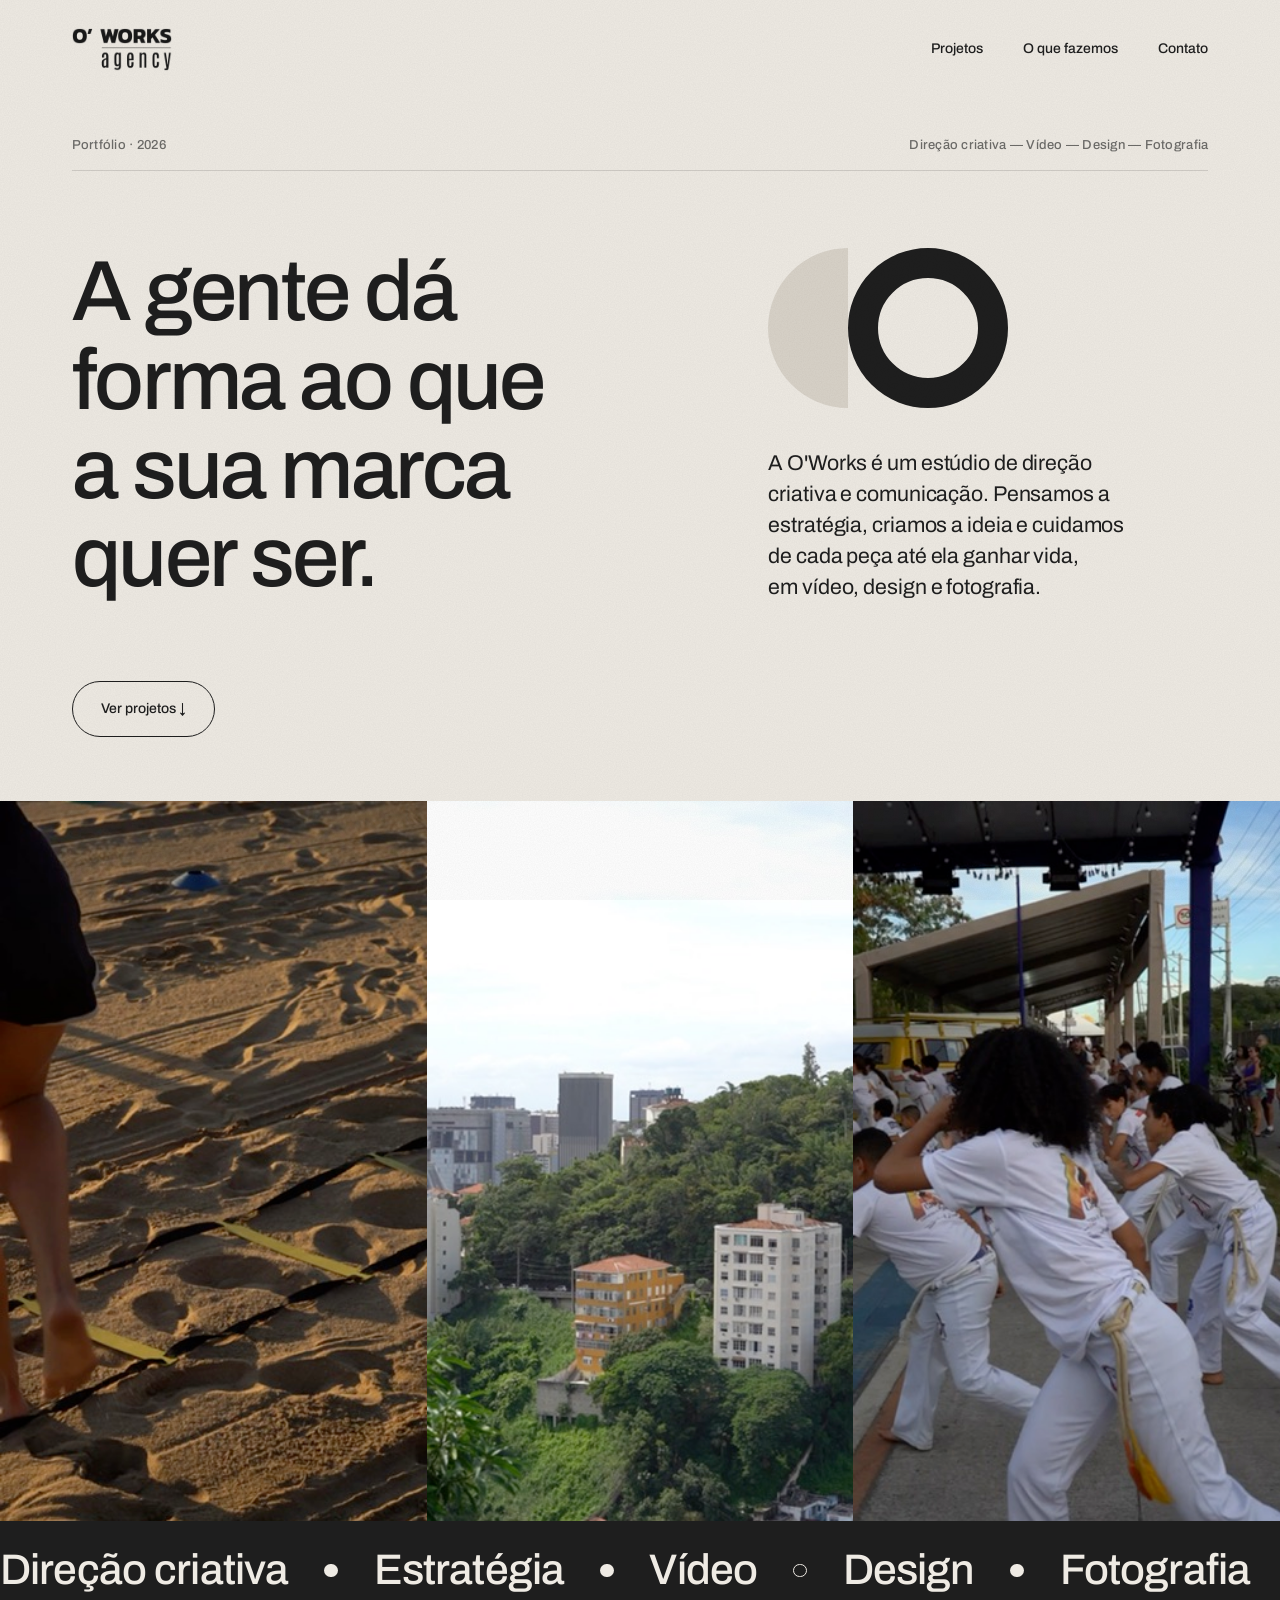
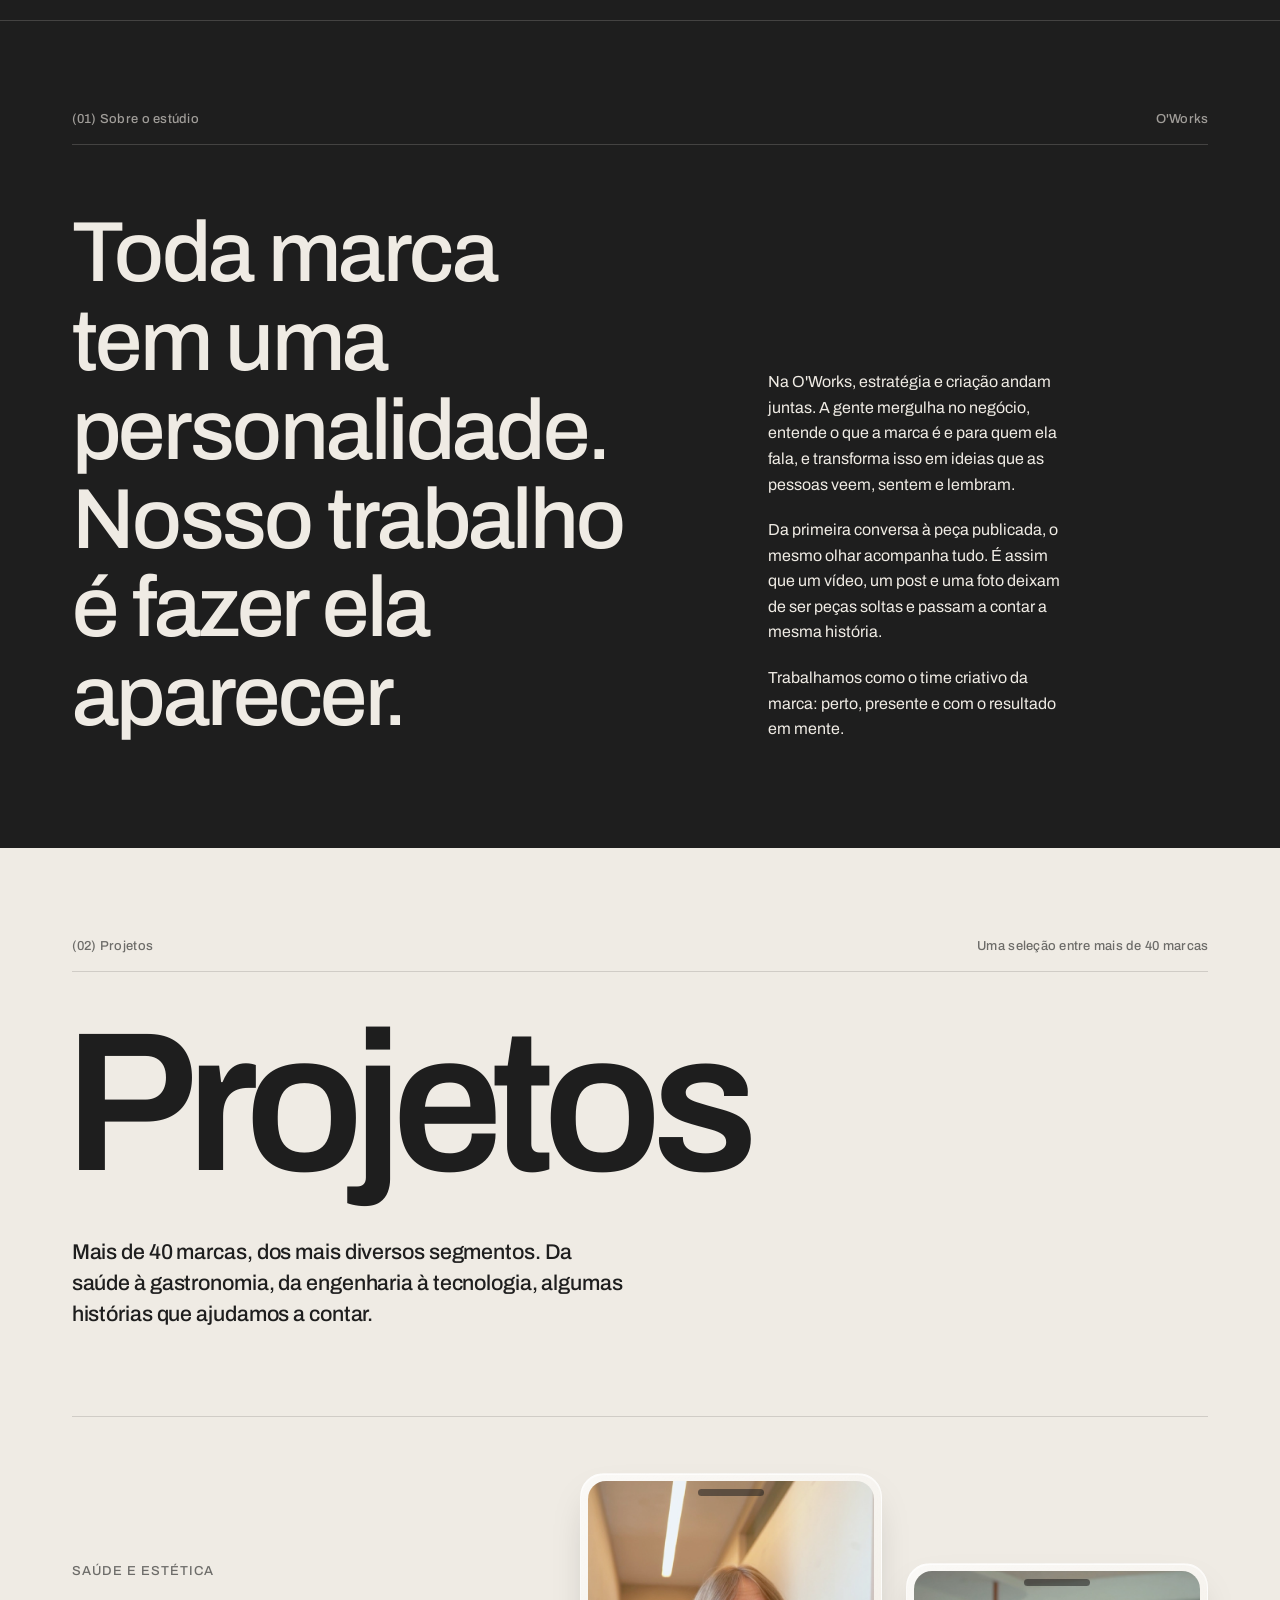
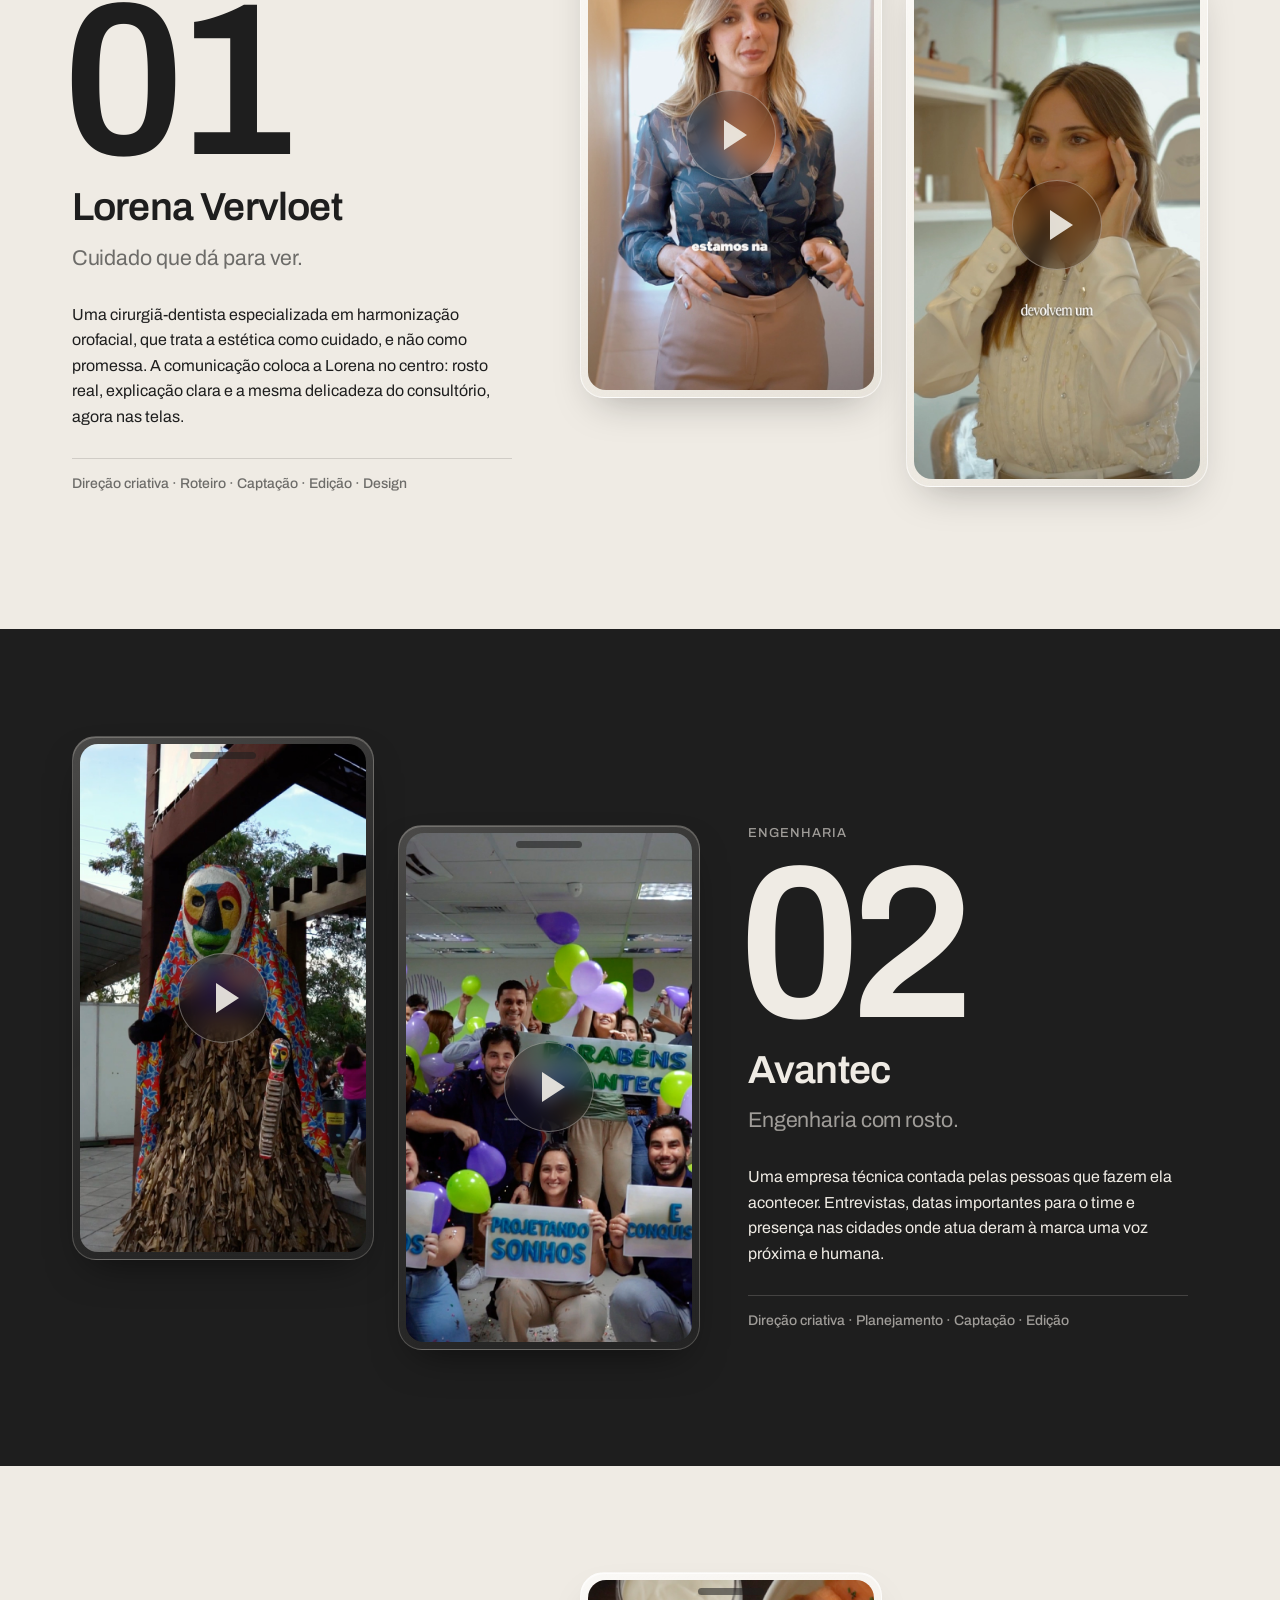
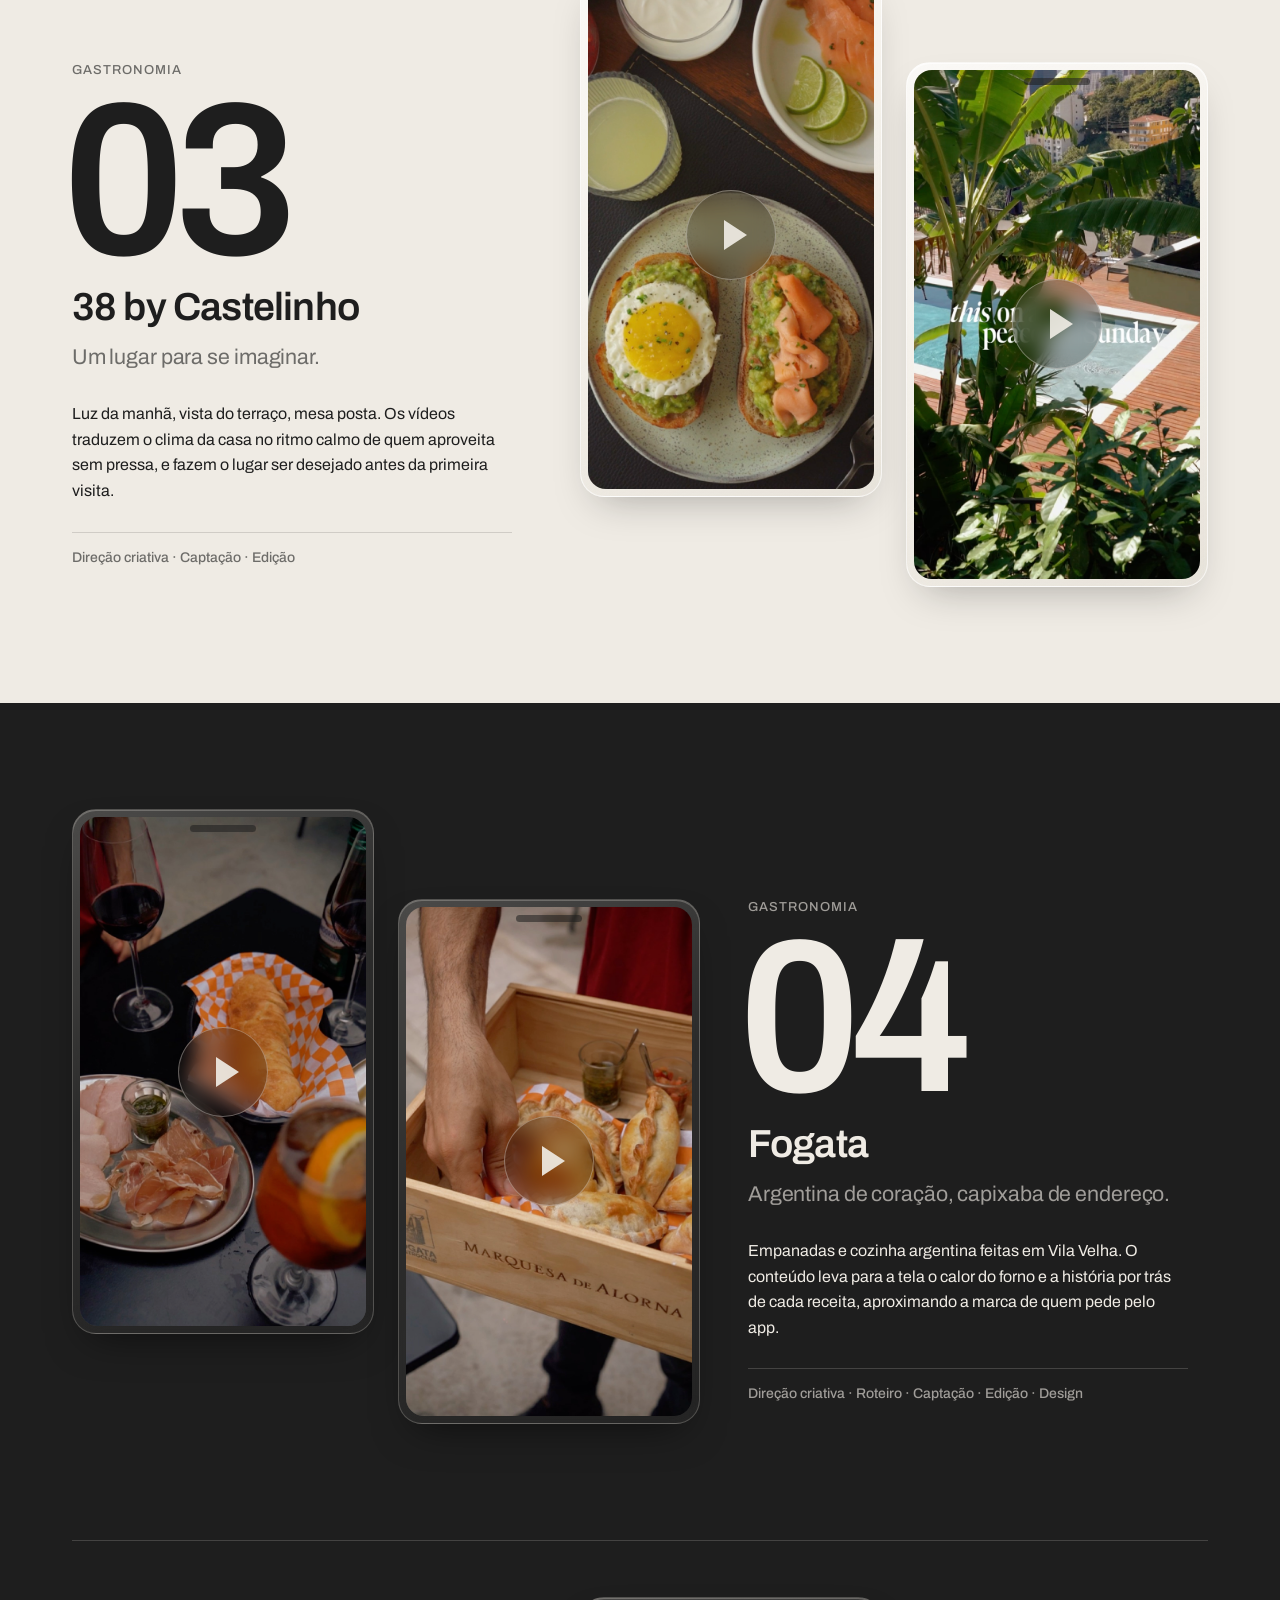
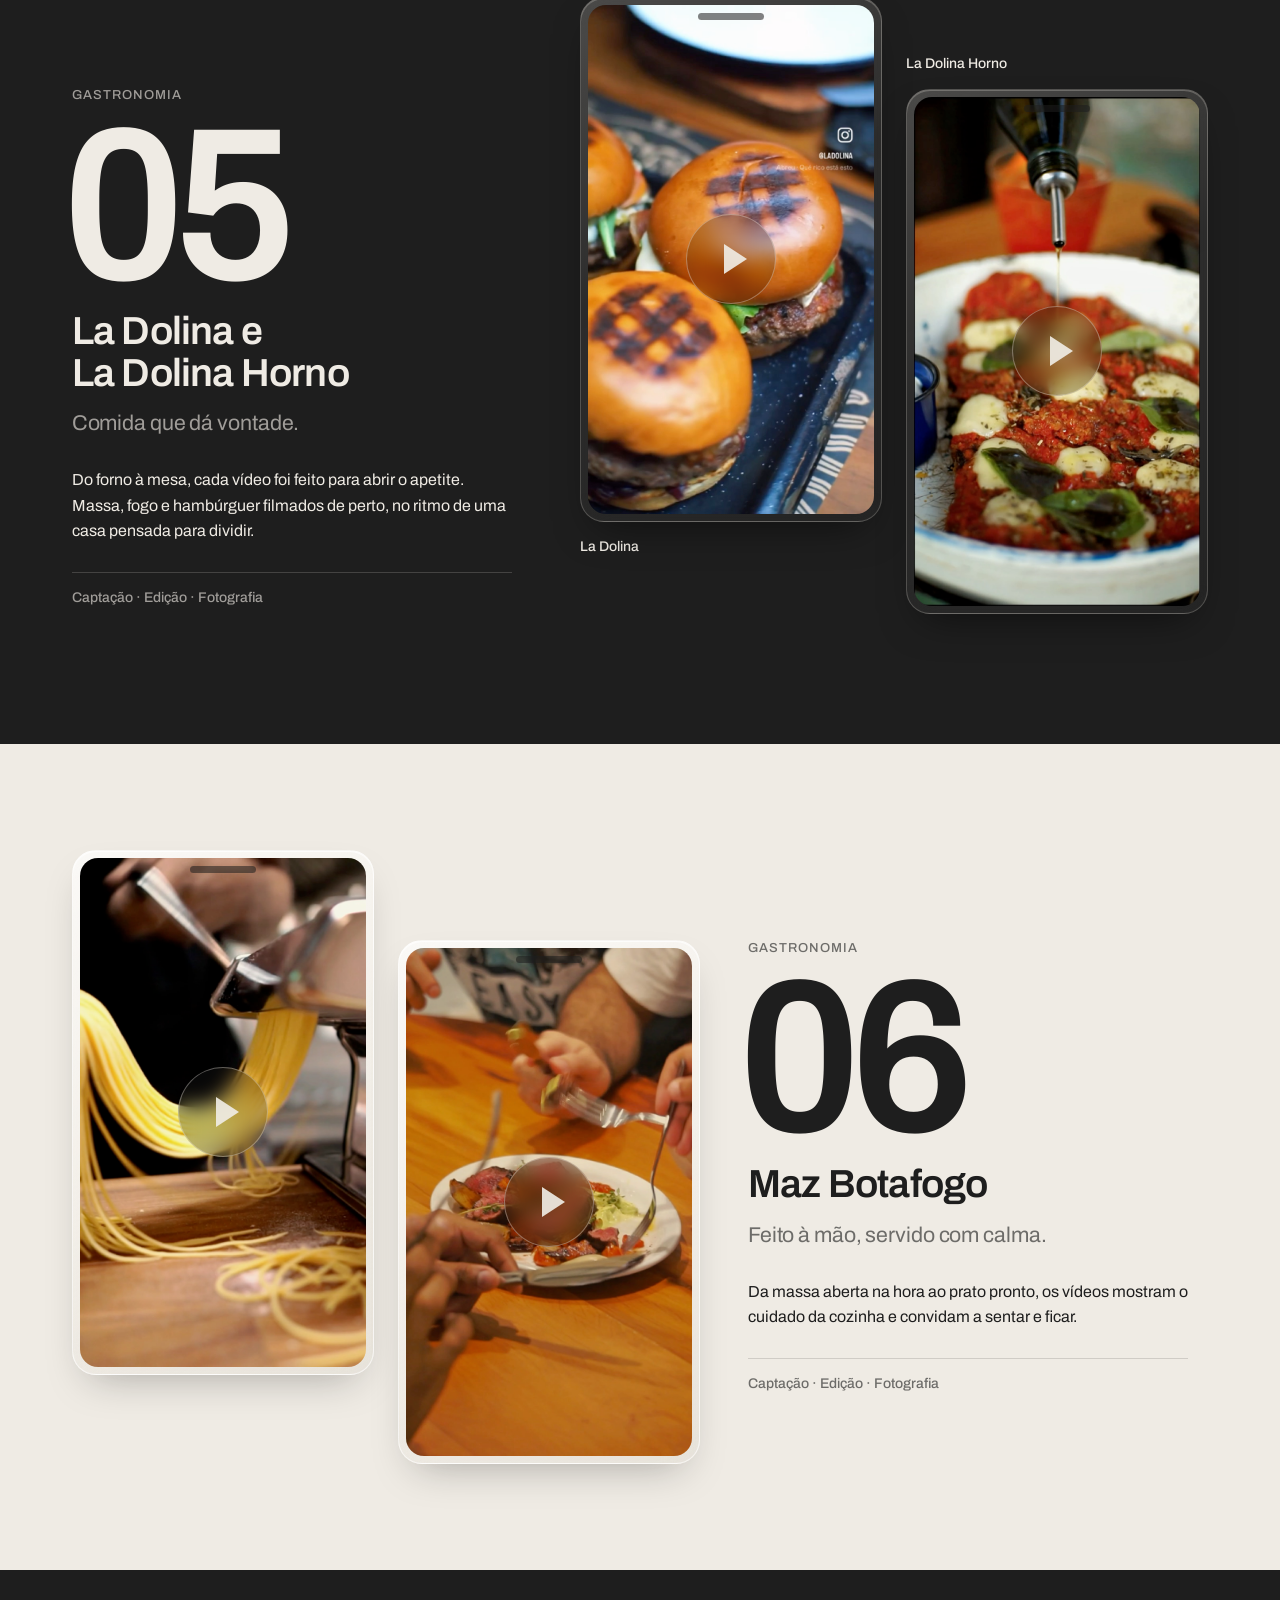
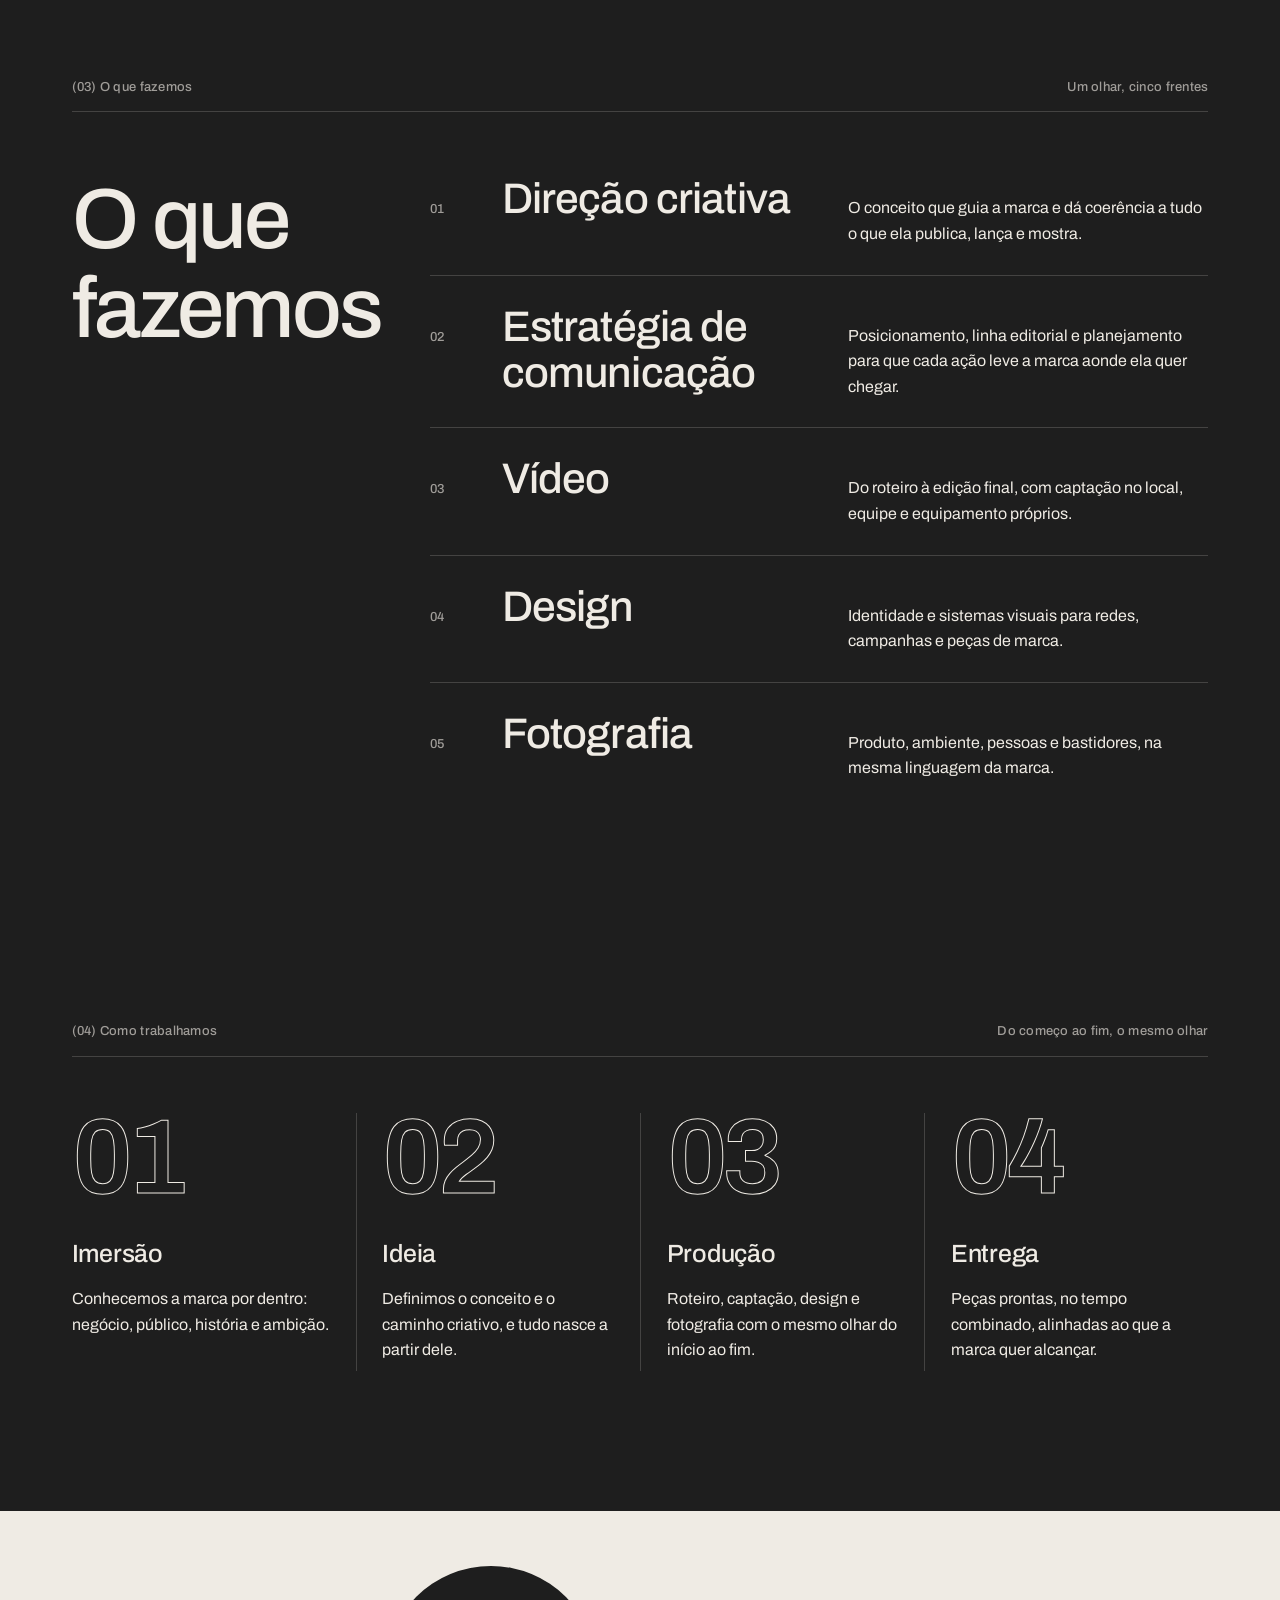
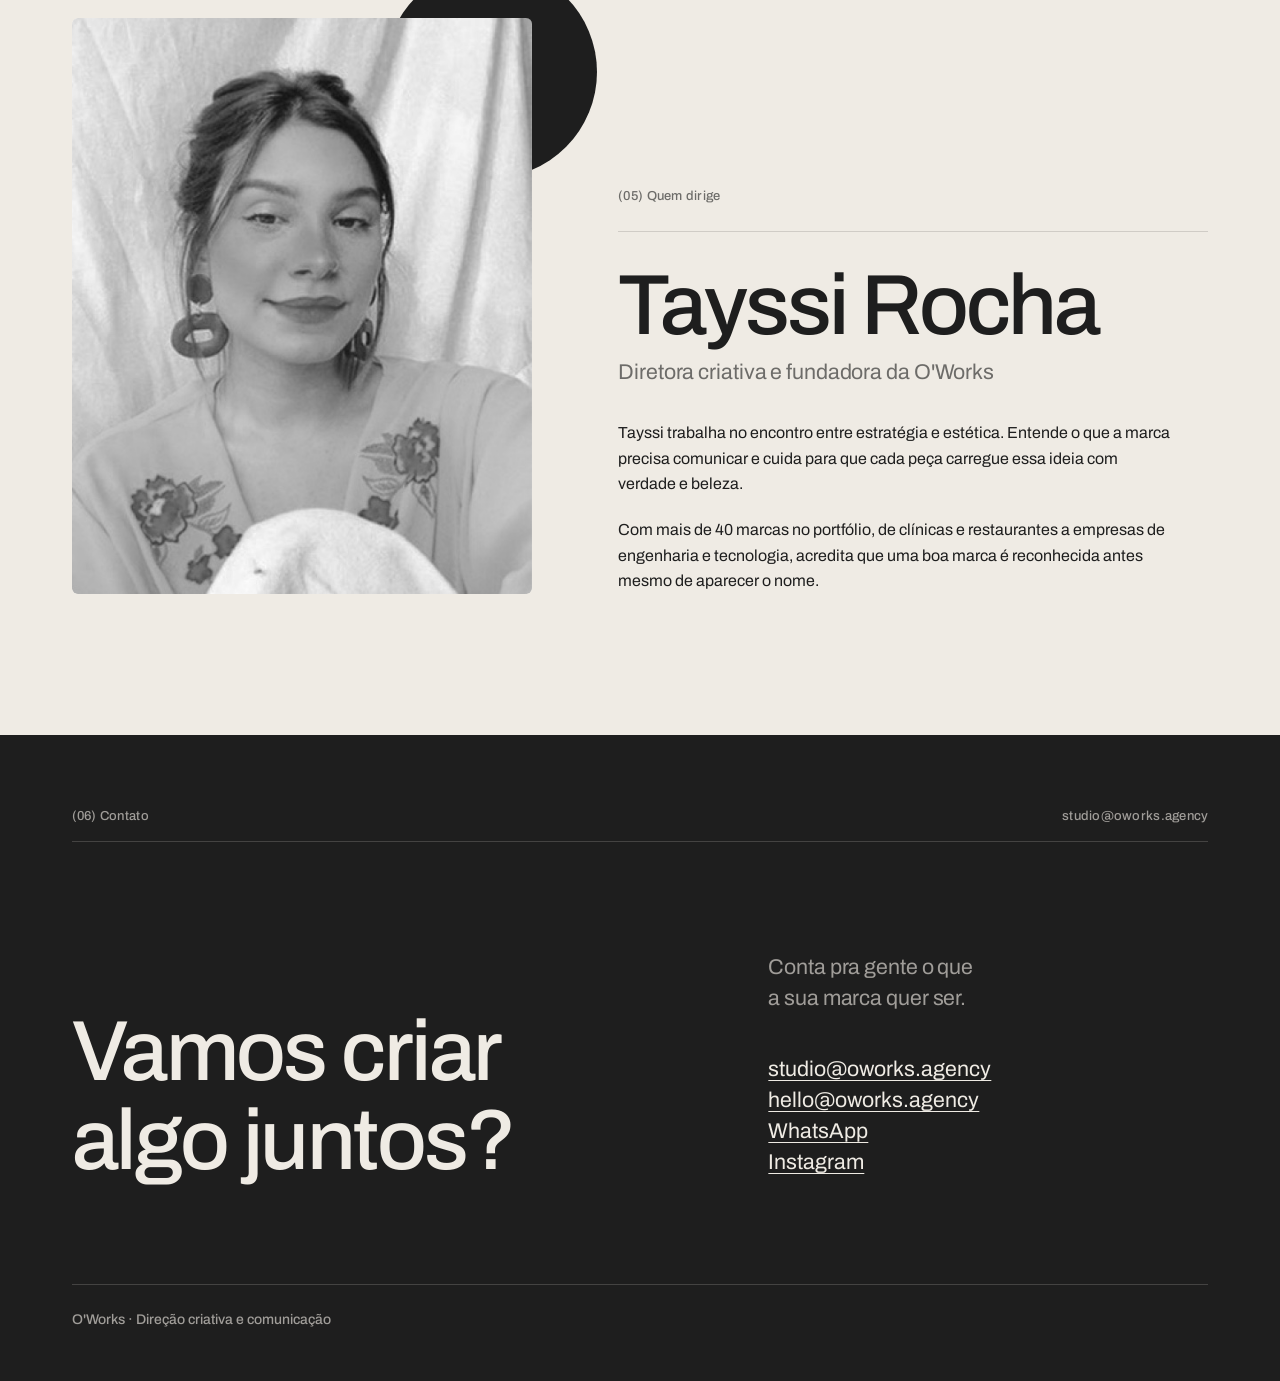
==== commit e124170c: "Redesenho editorial do portfólio (computador e celular)" ====
--- a/index.html
+++ b/index.html
@@ -14,6 +14,7 @@
   <link rel="preconnect" href="https://fonts.gstatic.com" crossorigin>
   <link href="https://fonts.googleapis.com/css2?family=Archivo:wght@400;500;600&display=swap" rel="stylesheet">
   <link rel="stylesheet" href="styles.css">
+  <link rel="stylesheet" href="redesign.css">
 </head>
 <body>
 
@@ -32,9 +33,11 @@
 <main id="topo">
 
   <section class="abertura claro">
+    <div class="meta"><span>Portfólio · 2026</span><span>Direção criativa — Vídeo — Design — Fotografia</span></div>
+    <div class="formas formas--abertura" aria-hidden="true"><span class="f-circulo"></span><span class="f-meio"></span></div>
     <h1 class="display">A gente dá forma ao que a sua marca quer ser.</h1>
     <div class="abertura-linha">
-      <p class="lead">A O'Works é um estúdio de direção criativa e comunicação. Pensamos a estratégia, criamos a ideia e cuidamos de cada peça até ela ganhar vida, em vídeo, design e fotografia.</p>
+      <p class="lead"><span class="linha">A O'Works é um estúdio de direção</span> <span class="linha">criativa e comunicação. Pensamos a</span> <span class="linha">estratégia, criamos a ideia e cuidamos</span> <span class="linha">de cada peça até ela ganhar vida,</span> <span class="linha">em vídeo, design e fotografia.</span></p>
       <a class="botao" href="#projetos">Ver projetos ↓</a>
     </div>
   </section>
@@ -51,8 +54,15 @@
     <div class="reel-fim" aria-hidden="true"><img src="assets/img/logo-oworks.png" alt=""></div>
   </section>
 
+  <div class="faixa escuro" aria-hidden="true"><div class="faixa-trilho">
+    <span>Direção criativa</span><i></i><span>Estratégia</span><i></i><span>Vídeo</span><i></i><span>Design</span><i></i><span>Fotografia</span><i></i>
+    <span>Direção criativa</span><i></i><span>Estratégia</span><i></i><span>Vídeo</span><i></i><span>Design</span><i></i><span>Fotografia</span><i></i>
+  </div></div>
+
   <section class="sobre escuro">
-    <p class="rotulo">Sobre o estúdio</p>
+
+    <p class="rotulo so-cel">Sobre o estúdio</p>
+    <div class="meta"><span>(01) Sobre o estúdio</span><span>O'Works</span></div>
     <div class="coluna">
       <h2 class="titulo">Toda marca tem uma personalidade. Nosso trabalho é fazer ela aparecer.</h2>
       <div class="paragrafos">
@@ -64,122 +74,128 @@
   </section>
 
   <section class="projetos claro" id="projetos">
-    <p class="rotulo">Projetos</p>
+    <p class="rotulo so-cel">Projetos</p>
+    <div class="meta"><span>(02) Projetos</span><span>Uma seleção entre mais de 40 marcas</span></div>
+    <p class="gigante" aria-hidden="true">Projetos</p>
     <h2 class="titulo coluna">Mais de 40 marcas, dos mais diversos segmentos. Da saúde à gastronomia, da engenharia à tecnologia, algumas histórias que ajudamos a contar.</h2>
   </section>
 
-  <article class="case claro com-linha">
-    <div class="case-head">
-      <p class="rotulo">01 / 06</p>
+  <article id="case-1" class="case claro com-linha">
+    <div class="case-head">
+      <p class="rotulo so-cel">01 / 06</p><p class="rotulo case-seg">Saúde e estética</p><span class="case-num" aria-hidden="true">01</span>
       <h3 class="case-nome">Lorena Vervloet</h3>
       <p class="lead suave">Cuidado que dá para ver.</p>
     </div>
     <p class="case-desc">Uma cirurgiã-dentista especializada em harmonização orofacial, que trata a estética como cuidado, e não como promessa. A comunicação coloca a Lorena no centro: rosto real, explicação clara e a mesma delicadeza do consultório, agora nas telas.</p>
     <p class="case-svc">Direção criativa · Roteiro · Captação · Edição · Design</p>
     <div class="case-videos">
-      <figure class="video"><video muted loop playsinline preload="none" poster="assets/img/poster-l01.jpg" data-src="assets/video/cases/l01.mp4"></video></figure>
-      <figure class="video"><video muted loop playsinline preload="none" poster="assets/img/poster-l04.jpg" data-src="assets/video/cases/l04.mp4"></video></figure>
-    </div>
-  </article>
-
-  <article class="case escuro invertido">
-    <div class="case-head">
-      <p class="rotulo">02 / 06</p>
+      <figure class="video"><div class="tela"><video muted loop playsinline preload="none" poster="assets/img/poster-l01.jpg" data-src="assets/video/cases/l01.mp4"></video></div></figure>
+      <figure class="video"><div class="tela"><video muted loop playsinline preload="none" poster="assets/img/poster-l04.jpg" data-src="assets/video/cases/l04.mp4"></video></div></figure>
+    </div>
+  </article>
+
+  <article id="case-2" class="case escuro invertido">
+    <div class="case-head">
+      <p class="rotulo so-cel">02 / 06</p><p class="rotulo case-seg">Engenharia</p><span class="case-num" aria-hidden="true">02</span>
       <h3 class="case-nome">Avantec</h3>
       <p class="lead suave">Engenharia com rosto.</p>
     </div>
     <p class="case-desc">Uma empresa técnica contada pelas pessoas que fazem ela acontecer. Entrevistas, datas importantes para o time e presença nas cidades onde atua deram à marca uma voz próxima e humana.</p>
     <p class="case-svc">Direção criativa · Planejamento · Captação · Edição</p>
     <div class="case-videos">
-      <figure class="video"><video muted loop playsinline preload="none" poster="assets/img/poster-a01.jpg" data-src="assets/video/cases/a01.mp4"></video></figure>
-      <figure class="video"><video muted loop playsinline preload="none" poster="assets/img/poster-a06.jpg" data-src="assets/video/cases/a06.mp4"></video></figure>
-    </div>
-  </article>
-
-  <article class="case claro">
-    <div class="case-head">
-      <p class="rotulo">03 / 06</p>
+      <figure class="video"><div class="tela"><video muted loop playsinline preload="none" poster="assets/img/poster-a01.jpg" data-src="assets/video/cases/a01.mp4"></video></div></figure>
+      <figure class="video"><div class="tela"><video muted loop playsinline preload="none" poster="assets/img/poster-a06.jpg" data-src="assets/video/cases/a06.mp4"></video></div></figure>
+    </div>
+  </article>
+
+  <article id="case-3" class="case claro">
+    <div class="case-head">
+      <p class="rotulo so-cel">03 / 06</p><p class="rotulo case-seg">Gastronomia</p><span class="case-num" aria-hidden="true">03</span>
       <h3 class="case-nome">38 by Castelinho</h3>
       <p class="lead suave">Um lugar para se imaginar.</p>
     </div>
     <p class="case-desc">Luz da manhã, vista do terraço, mesa posta. Os vídeos traduzem o clima da casa no ritmo calmo de quem aproveita sem pressa, e fazem o lugar ser desejado antes da primeira visita.</p>
     <p class="case-svc">Direção criativa · Captação · Edição</p>
     <div class="case-videos">
-      <figure class="video"><video muted loop playsinline preload="none" poster="assets/img/poster-c06.jpg" data-src="assets/video/cases/c06.mp4"></video></figure>
-      <figure class="video"><video muted loop playsinline preload="none" poster="assets/img/poster-c08.jpg" data-src="assets/video/cases/c08.mp4"></video></figure>
-    </div>
-  </article>
-
-  <article class="case escuro invertido">
-    <div class="case-head">
-      <p class="rotulo">04 / 06</p>
+      <figure class="video"><div class="tela"><video muted loop playsinline preload="none" poster="assets/img/poster-c06.jpg" data-src="assets/video/cases/c06.mp4"></video></div></figure>
+      <figure class="video"><div class="tela"><video muted loop playsinline preload="none" poster="assets/img/poster-c08.jpg" data-src="assets/video/cases/c08.mp4"></video></div></figure>
+    </div>
+  </article>
+
+  <article id="case-4" class="case escuro invertido">
+    <div class="case-head">
+      <p class="rotulo so-cel">04 / 06</p><p class="rotulo case-seg">Gastronomia</p><span class="case-num" aria-hidden="true">04</span>
       <h3 class="case-nome">Fogata</h3>
       <p class="lead suave">Argentina de coração, capixaba de endereço.</p>
     </div>
     <p class="case-desc">Empanadas e cozinha argentina feitas em Vila Velha. O conteúdo leva para a tela o calor do forno e a história por trás de cada receita, aproximando a marca de quem pede pelo app.</p>
     <p class="case-svc">Direção criativa · Roteiro · Captação · Edição · Design</p>
     <div class="case-videos">
-      <figure class="video"><video muted loop playsinline preload="none" poster="assets/img/poster-f013.jpg" data-src="assets/video/cases/f013.mp4"></video></figure>
-      <figure class="video"><video muted loop playsinline preload="none" poster="assets/img/poster-f010.jpg" data-src="assets/video/cases/f010.mp4"></video></figure>
-    </div>
-  </article>
-
-  <article class="case escuro com-linha">
-    <div class="case-head">
-      <p class="rotulo">05 / 06</p>
+      <figure class="video"><div class="tela"><video muted loop playsinline preload="none" poster="assets/img/poster-f013.jpg" data-src="assets/video/cases/f013.mp4"></video></div></figure>
+      <figure class="video"><div class="tela"><video muted loop playsinline preload="none" poster="assets/img/poster-f010.jpg" data-src="assets/video/cases/f010.mp4"></video></div></figure>
+    </div>
+  </article>
+
+  <article id="case-5" class="case escuro com-linha">
+    <div class="case-head">
+      <p class="rotulo so-cel">05 / 06</p><p class="rotulo case-seg">Gastronomia</p><span class="case-num" aria-hidden="true">05</span>
       <h3 class="case-nome">La Dolina e<br>La Dolina Horno</h3>
       <p class="lead suave">Comida que dá vontade.</p>
     </div>
     <p class="case-desc">Do forno à mesa, cada vídeo foi feito para abrir o apetite. Massa, fogo e hambúrguer filmados de perto, no ritmo de uma casa pensada para dividir.</p>
     <p class="case-svc">Captação · Edição · Fotografia</p>
     <div class="case-videos">
-      <figure class="video"><video muted loop playsinline preload="none" poster="assets/img/poster-d195.jpg" data-src="assets/video/cases/d195.mp4"></video><figcaption>La Dolina</figcaption></figure>
-      <figure class="video"><video muted loop playsinline preload="none" poster="assets/img/poster-d176.jpg" data-src="assets/video/cases/d176.mp4"></video><figcaption>La Dolina Horno</figcaption></figure>
-    </div>
-  </article>
-
-  <article class="case claro invertido">
-    <div class="case-head">
-      <p class="rotulo">06 / 06</p>
+      <figure class="video"><div class="tela"><video muted loop playsinline preload="none" poster="assets/img/poster-d195.jpg" data-src="assets/video/cases/d195.mp4"></video></div><figcaption>La Dolina</figcaption></figure>
+      <figure class="video"><div class="tela"><video muted loop playsinline preload="none" poster="assets/img/poster-d176.jpg" data-src="assets/video/cases/d176.mp4"></video></div><figcaption>La Dolina Horno</figcaption></figure>
+    </div>
+  </article>
+
+  <article id="case-6" class="case claro invertido">
+    <div class="case-head">
+      <p class="rotulo so-cel">06 / 06</p><p class="rotulo case-seg">Gastronomia</p><span class="case-num" aria-hidden="true">06</span>
       <h3 class="case-nome">Maz Botafogo</h3>
       <p class="lead suave">Feito à mão, servido com calma.</p>
     </div>
     <p class="case-desc">Da massa aberta na hora ao prato pronto, os vídeos mostram o cuidado da cozinha e convidam a sentar e ficar.</p>
     <p class="case-svc">Captação · Edição · Fotografia</p>
     <div class="case-videos">
-      <figure class="video"><video muted loop playsinline preload="none" poster="assets/img/poster-m282.jpg" data-src="assets/video/cases/m282.mp4"></video></figure>
-      <figure class="video"><video muted loop playsinline preload="none" poster="assets/img/poster-m272.jpg" data-src="assets/video/cases/m272.mp4"></video></figure>
+      <figure class="video"><div class="tela"><video muted loop playsinline preload="none" poster="assets/img/poster-m282.jpg" data-src="assets/video/cases/m282.mp4"></video></div></figure>
+      <figure class="video"><div class="tela"><video muted loop playsinline preload="none" poster="assets/img/poster-m272.jpg" data-src="assets/video/cases/m272.mp4"></video></div></figure>
     </div>
   </article>
 
   <section class="servicos escuro" id="o-que-fazemos">
-    <p class="rotulo">O que fazemos</p>
+    <p class="rotulo so-cel">O que fazemos</p>
+    <div class="meta"><span>(03) O que fazemos</span><span>Um olhar, cinco frentes</span></div>
+    <h2 class="display servicos-titulo">O que<br>fazemos</h2>
     <ul class="lista coluna">
-      <li><h3 class="item">Direção criativa</h3><p>O conceito que guia a marca e dá coerência a tudo o que ela publica, lança e mostra.</p></li>
-      <li><h3 class="item">Estratégia de comunicação</h3><p>Posicionamento, linha editorial e planejamento para que cada ação leve a marca aonde ela quer chegar.</p></li>
-      <li><h3 class="item">Vídeo</h3><p>Do roteiro à edição final, com captação no local, equipe e equipamento próprios.</p></li>
-      <li><h3 class="item">Design</h3><p>Identidade e sistemas visuais para redes, campanhas e peças de marca.</p></li>
-      <li><h3 class="item">Fotografia</h3><p>Produto, ambiente, pessoas e bastidores, na mesma linguagem da marca.</p></li>
+      <li><span class="num">01</span><h3 class="item">Direção criativa</h3><p>O conceito que guia a marca e dá coerência a tudo o que ela publica, lança e mostra.</p></li>
+      <li><span class="num">02</span><h3 class="item">Estratégia de comunicação</h3><p>Posicionamento, linha editorial e planejamento para que cada ação leve a marca aonde ela quer chegar.</p></li>
+      <li><span class="num">03</span><h3 class="item">Vídeo</h3><p>Do roteiro à edição final, com captação no local, equipe e equipamento próprios.</p></li>
+      <li><span class="num">04</span><h3 class="item">Design</h3><p>Identidade e sistemas visuais para redes, campanhas e peças de marca.</p></li>
+      <li><span class="num">05</span><h3 class="item">Fotografia</h3><p>Produto, ambiente, pessoas e bastidores, na mesma linguagem da marca.</p></li>
     </ul>
   </section>
 
   <section class="processo escuro com-linha">
-    <p class="rotulo">Como trabalhamos</p>
+    <p class="rotulo so-cel">Como trabalhamos</p>
+    <div class="meta"><span>(04) Como trabalhamos</span><span>Do começo ao fim, o mesmo olhar</span></div>
     <ol class="etapas">
-      <li><span class="rotulo">01</span><h3 class="item">Imersão</h3><p>Conhecemos a marca por dentro: negócio, público, história e ambição.</p></li>
-      <li><span class="rotulo">02</span><h3 class="item">Ideia</h3><p>Definimos o conceito e o caminho criativo, e tudo nasce a partir dele.</p></li>
-      <li><span class="rotulo">03</span><h3 class="item">Produção</h3><p>Roteiro, captação, design e fotografia com o mesmo olhar do início ao fim.</p></li>
-      <li><span class="rotulo">04</span><h3 class="item">Entrega</h3><p>Peças prontas, no tempo combinado, alinhadas ao que a marca quer alcançar.</p></li>
+      <li><span class="rotulo so-cel">01</span><span class="num-grande">01</span><h3 class="item">Imersão</h3><p>Conhecemos a marca por dentro: negócio, público, história e ambição.</p></li>
+      <li><span class="rotulo so-cel">02</span><span class="num-grande">02</span><h3 class="item">Ideia</h3><p>Definimos o conceito e o caminho criativo, e tudo nasce a partir dele.</p></li>
+      <li><span class="rotulo so-cel">03</span><span class="num-grande">03</span><h3 class="item">Produção</h3><p>Roteiro, captação, design e fotografia com o mesmo olhar do início ao fim.</p></li>
+      <li><span class="rotulo so-cel">04</span><span class="num-grande">04</span><h3 class="item">Entrega</h3><p>Peças prontas, no tempo combinado, alinhadas ao que a marca quer alcançar.</p></li>
     </ol>
   </section>
 
   <section class="quem claro">
-    <img class="foto" src="assets/img/tayssi-rocha.jpg" alt="Tayssi Rocha, em preto e branco" width="520" height="650" loading="lazy">
+    <div class="foto-moldura"><span class="f-circulo-foto" aria-hidden="true"></span><img class="foto" src="assets/img/tayssi-rocha.jpg" alt="Tayssi Rocha, em preto e branco" width="520" height="650" loading="lazy"></div>
     <div class="quem-texto">
-      <p class="rotulo">Quem dirige</p>
+      <p class="rotulo so-cel">Quem dirige</p>
+      <div class="meta"><span>(05) Quem dirige</span><span></span></div>
       <div>
         <h2 class="titulo">Tayssi Rocha</h2>
-        <p class="lead suave">Diretora criativa e fundadora da O'Works</p>
+        <p class="lead suave"><span class="linha">Diretora criativa e</span> <span class="linha">fundadora da O'Works</span></p>
       </div>
       <div class="paragrafos">
         <p>Tayssi trabalha no encontro entre estratégia e estética. Entende o que a marca precisa comunicar e cuida para que cada peça carregue essa ideia com verdade e beleza.</p>
@@ -190,10 +206,12 @@
 
   <section class="contato escuro" id="contato">
     <div class="chamada">
-      <h2 class="display">Vamos criar algo juntos?</h2>
-      <p class="lead suave">Conta pra gente o que a sua marca quer ser.</p>
+      <div class="meta"><span>(06) Contato</span><span>studio@oworks.agency</span></div>
+      <h2 class="display"><span class="linha">Vamos criar</span> <span class="linha">algo juntos?</span></h2>
+      <p class="lead suave"><span class="linha">Conta pra gente o que</span> <span class="linha">a sua marca quer ser.</span></p>
       <p class="links">
         <a href="mailto:studio@oworks.agency">studio@oworks.agency</a>
+        <a class="so-desk" href="mailto:hello@oworks.agency">hello@oworks.agency</a>
         <a href="https://wa.me/message/UG2DE52RIKDYO1" target="_blank" rel="noopener">WhatsApp</a>
         <a href="https://www.instagram.com/oworks.ag/" target="_blank" rel="noopener">Instagram</a>
       </p>
--- a/styles.css
+++ b/styles.css
@@ -177,3 +177,12 @@
   html { scroll-behavior: auto; }
   .reel-col video, .reel-fim { transition: none; }
 }
+
+/* abertura na desktop: título à esquerda em quatro linhas, texto à direita alinhado pela base, botão embaixo do título (ajuste aprovado pela Tay em 03-11-2026) */
+@media (min-width: 768px) {
+  .abertura { grid-template-columns: minmax(0, 1fr) minmax(0, 1fr); column-gap: clamp(32px, 5vw, 96px); row-gap: clamp(28px, 3.3vw, 48px); align-content: end; min-height: min(78vh, 760px); }
+  .abertura .display { grid-column: 1; grid-row: 1; max-width: 6em; }
+  .abertura-linha { display: contents; }
+  .abertura-linha .lead { grid-column: 2; grid-row: 1; align-self: end; justify-self: end; max-width: 440px; }
+  .abertura-linha .botao { grid-column: 1; grid-row: 2; justify-self: start; }
+}
--- a/redesign.css
+++ b/redesign.css
@@ -0,0 +1,382 @@
+/* O'Works · redesenho editorial aprovado pela Tayssi em 03-11-2026. Carrega depois do styles.css. */
+@media (min-width: 768px) {
+
+:root { --t-gigante: clamp(88px, 15.5vw, 224px); }
+
+/* textura: grão leve sobre a página inteira */
+body::after { content: ""; position: fixed; inset: 0; z-index: 50; pointer-events: none; opacity: .09; mix-blend-mode: multiply;
+  background-image: url("data:image/svg+xml,%3Csvg xmlns='http://www.w3.org/2000/svg' width='160' height='160'%3E%3Cfilter id='g'%3E%3CfeTurbulence type='fractalNoise' baseFrequency='.85' numOctaves='3' stitchTiles='stitch'/%3E%3CfeColorMatrix values='0 0 0 0 0 0 0 0 0 0 0 0 0 0 0 0 0 0 .55 0'/%3E%3C/filter%3E%3Crect width='100%25' height='100%25' filter='url(%23g)'/%3E%3C/svg%3E"); }
+.escuro { position: relative; }
+
+/* linha de informação no topo de cada seção */
+.meta { display: flex; justify-content: space-between; gap: 24px; font-size: 13px; font-weight: 500; letter-spacing: .02em; color: var(--suave); padding-bottom: 14px; border-bottom: 1px solid var(--linha); max-width: none !important; grid-column: 1 / -1; }
+
+/* formas geométricas */
+.formas { position: relative; }
+.f-circulo, .f-meio, .f-anel, .f-anel-grande, .f-circulo-foto, .f-seta { display: block; }
+
+/* abertura */
+.abertura { position: relative; align-content: space-between !important; padding-top: clamp(24px, 2.8vw, 40px); }
+.abertura .meta { grid-row: 1; }
+.abertura .display { grid-row: 2 !important; }
+.abertura-linha .lead { grid-row: 2 !important; }
+.abertura-linha .botao { grid-row: 3 !important; }
+.formas--abertura { grid-column: 2; grid-row: 2; justify-self: end; align-self: start; width: clamp(110px, 12.5vw, 180px); aspect-ratio: 1; max-width: none; margin-right: 0; }
+.formas--abertura .f-circulo { position: absolute; inset: 0; border-radius: 50%; background: var(--preto); }
+.formas--abertura .f-meio { position: absolute; width: 50%; height: 100%; left: -50%; top: 0; border-radius: 999px 0 0 999px; background: #D9D3C9; }
+.formas--abertura .f-anel { position: absolute; inset: 22%; border-radius: 50%; border: 1px solid var(--off-white); }
+
+/* faixa que corre */
+.faixa { overflow: hidden; padding: clamp(18px, 2.2vw, 30px) 0; border-bottom: 1px solid var(--linha); background: var(--fundo); color: var(--texto); }
+.faixa-trilho { display: flex; align-items: center; gap: clamp(20px, 2.8vw, 40px); width: max-content; animation: correr 38s linear infinite; font-size: var(--t-titulo); font-weight: 500; letter-spacing: -0.02em; line-height: 1; white-space: nowrap; }
+.faixa-trilho i { width: .32em; height: .32em; border-radius: 50%; background: currentColor; flex-shrink: 0; }
+.faixa-trilho i:nth-of-type(3n) { background: none; border: 1px solid currentColor; }
+@keyframes correr { to { transform: translateX(-50%); } }
+
+/* sobre */
+.sobre { grid-template-columns: minmax(0, 1fr) !important; overflow: hidden; row-gap: clamp(40px, 5vw, 72px) !important; padding-top: clamp(56px, 6.9vw, 100px) !important; }
+.sobre .titulo { font-size: var(--t-display); line-height: 1.04; letter-spacing: -0.03em; max-width: 13em; }
+.sobre .coluna { grid-column: 1 / -1 !important; gap: clamp(40px, 5vw, 72px) !important; }
+.sobre .paragrafos { max-width: none !important; display: grid; grid-template-columns: repeat(3, minmax(0, 1fr)); gap: 32px; width: 66.666%; justify-self: end; }
+.f-anel-grande { position: absolute; width: clamp(260px, 29vw, 420px); aspect-ratio: 1; border-radius: 50%; border: 1px solid var(--linha); left: calc(-1 * clamp(90px, 10vw, 140px)); bottom: calc(-1 * clamp(130px, 14.5vw, 210px)); pointer-events: none; }
+.f-anel-grande::after { content: ""; position: absolute; width: 18%; aspect-ratio: 1; border-radius: 50%; background: var(--off-white); right: 2%; top: 30%; }
+
+/* projetos */
+.projetos { row-gap: clamp(32px, 4vw, 56px) !important; padding-top: clamp(56px, 6.9vw, 100px) !important; }
+.gigante { grid-column: 1 / -1; font-size: var(--t-gigante); font-weight: 600; line-height: .82; letter-spacing: -0.055em; margin-left: -0.04em; max-width: none !important; }
+.gigante sup { font-size: .16em; font-weight: 500; letter-spacing: 0; vertical-align: top; position: relative; top: .35em; margin-left: .3em; }
+.projetos .titulo { font-size: var(--t-lead) !important; line-height: 1.45; letter-spacing: -0.005em; max-width: 30em; }
+
+/* cases */
+.case { position: relative; overflow: hidden; }
+.case-head { position: relative; }
+.case-num { display: block; font-size: clamp(120px, 17vw, 248px); font-weight: 600; line-height: .78; letter-spacing: -0.06em; color: transparent; -webkit-text-stroke: 1px var(--suave); margin: 4px 0 6px -0.05em; }
+.case-head .rotulo { order: -1; }
+.case-videos { align-items: flex-start; }
+.case-videos .video:nth-child(2) { margin-top: clamp(48px, 7vw, 100px); }
+.case:not(.invertido) .case-videos::before, .case.invertido .case-videos::after { content: none; }
+.case .case-videos { position: relative; }
+.case-svc { border-top: 1px solid var(--linha); padding-top: 14px; }
+.case .f-ponto { display: none; }
+
+/* o que fazemos */
+.servicos { row-gap: clamp(40px, 5vw, 72px) !important; align-items: start; }
+.servicos-titulo { grid-column: 1; max-width: none !important; }
+.servicos .lista { grid-column: 2; }
+.lista li { grid-template-columns: 48px minmax(0, 1fr) minmax(0, 360px) !important; align-items: baseline; }
+.lista .num { font-size: 13px; font-weight: 500; color: var(--suave); }
+.lista .item { font-size: var(--t-titulo); line-height: 1.08; letter-spacing: -0.02em; }
+
+/* como trabalhamos */
+.processo { padding-top: clamp(56px, 6.9vw, 100px) !important; }
+.processo.com-linha::before { display: none; }
+.etapas { gap: 0 !important; }
+.etapas li { border-top: 0 !important; border-left: 1px solid var(--linha); padding: 0 clamp(16px, 2vw, 28px) 8px !important; }
+.etapas li:first-child { border-left: 0; padding-left: 0 !important; }
+.num-grande { display: block; font-size: clamp(64px, 8.3vw, 120px); font-weight: 600; line-height: .85; letter-spacing: -0.05em; color: transparent; -webkit-text-stroke: 1px var(--texto); margin-bottom: 20px; }
+.etapas li:nth-child(2) { margin-top: clamp(24px, 3vw, 44px); }
+.etapas li:nth-child(3) { margin-top: clamp(48px, 6vw, 88px); }
+.etapas li:nth-child(4) { margin-top: clamp(72px, 9vw, 132px); }
+
+/* quem dirige */
+.quem { align-items: end !important; }
+.foto-moldura { position: relative; flex-shrink: 0; }
+.f-circulo-foto { position: absolute; width: 46%; aspect-ratio: 1; border-radius: 50%; background: var(--preto); right: -14%; top: -9%; }
+.foto-moldura .foto { position: relative; }
+.quem-texto .meta { width: 100%; }
+.quem .titulo { font-size: var(--t-display); line-height: .98; letter-spacing: -0.035em; }
+
+/* contato */
+.chamada { position: relative; padding-top: clamp(48px, 5.6vw, 80px) !important; }
+.chamada .display { font-size: var(--t-gigante); line-height: .86; letter-spacing: -0.05em; max-width: 7em; }
+.f-seta { position: absolute; right: 0; bottom: clamp(88px, 11vw, 160px); width: clamp(120px, 15vw, 216px); aspect-ratio: 1; border-radius: 50%; border: 1px solid var(--texto);
+  background: url("data:image/svg+xml,%3Csvg xmlns='http://www.w3.org/2000/svg' viewBox='0 0 100 100'%3E%3Cpath d='M32 68 68 32M40 32h28v28' fill='none' stroke='%23EFEBE4' stroke-width='1.6'/%3E%3C/svg%3E") center / 46% no-repeat; }
+
+/* celular */
+
+
+/* alinhamento: o texto de Projetos começa na mesma linha do texto da abertura */
+@media (min-width: 768px) { .projetos { grid-template-columns: minmax(0, 1fr) !important; } .projetos .titulo { grid-column: 1 !important; justify-self: end; width: 440px; max-width: 440px !important; } }
+@media (min-width: 768px) { .quem-texto { flex: 1; max-width: none !important; } .quem-texto .paragrafos { max-width: 560px; } }
+.meta span:first-child { white-space: nowrap; }
+
+/* ===== rodada 2 de ajustes da Tay ===== */
+
+/* sobre: parágrafos alinhados com o título, sem o anel */
+.sobre .paragrafos { width: 100%; justify-self: stretch; }
+
+/* projetos: índice dos cases à esquerda, embaixo da palavra Projetos */
+@media (min-width: 768px) {
+  .projetos { grid-template-columns: minmax(0, 1fr) 440px !important; align-items: end; }
+  .projetos .gigante { grid-column: 1 / -1; }
+  .projetos .indice { grid-column: 1; grid-row: 3; }
+  .projetos .titulo { grid-column: 2 !important; grid-row: 3; justify-self: stretch; width: auto; }
+}
+.indice { max-width: 560px !important; border-top: 1px solid var(--linha); }
+.indice a { display: grid; grid-template-columns: 48px minmax(0, 1fr) auto; align-items: baseline; padding: 12px 0; border-bottom: 1px solid var(--linha); text-decoration: none; font-size: var(--t-corpo); font-weight: 500; transition: padding .2s; }
+.indice a:hover { padding-left: 8px; }
+.indice span { font-size: 13px; color: var(--suave); }
+.indice em { font-style: normal; font-size: 13px; color: var(--suave); }
+
+/* cases: número cheio, texto começa na altura do segundo vídeo, títulos dos vídeos nos espaços */
+.case-num { color: var(--texto); -webkit-text-stroke: 0; }
+@media (min-width: 768px) {
+  .case-head { padding-top: clamp(48px, 7vw, 100px); }
+  .case.com-linha .case-head { padding-top: clamp(48px, 7vw, 100px); }
+}
+.case-videos .video { display: flex; flex-direction: column; }
+.video figcaption { display: flex; gap: 10px; align-items: baseline; margin: 14px 0 0 !important; font-size: 14px; font-weight: 500; color: var(--texto); }
+.video figcaption span { font-size: 12px; color: var(--suave); }
+.case-videos .video:nth-child(2) { flex-direction: column-reverse; margin-top: calc(clamp(48px, 7vw, 100px) - 34px); }
+.case-videos .video:nth-child(2) figcaption { margin: 0 0 14px !important; }
+.video::after { top: auto !important; bottom: 50px; }
+.case-videos .video:nth-child(2)::after { bottom: 16px; }
+.video:has(figcaption)::after { top: auto !important; }
+
+/* como trabalhamos: etapas alinhadas */
+.etapas li:nth-child(n) { margin-top: 0 !important; }
+
+/* contato: título no tamanho da abertura, texto e links à direita alinhados pela base */
+.chamada .display { font-size: var(--t-display); line-height: 1.04; letter-spacing: -0.03em; max-width: 7em; }
+@media (min-width: 768px) {
+  .chamada { grid-template-columns: minmax(0, 1fr) 440px; column-gap: clamp(32px, 5vw, 96px); row-gap: 24px; }
+  .chamada .meta { grid-column: 1 / -1; margin-bottom: clamp(24px, 3vw, 48px); }
+  .chamada .display { grid-column: 1; grid-row: 2 / 4; align-self: end; }
+  .chamada .lead { grid-column: 2; grid-row: 2; align-self: end; }
+  .chamada .links { grid-column: 2; grid-row: 3; flex-direction: column; gap: 10px; padding-top: 0; font-size: var(--t-corpo); }
+}
+
+
+}
+
+/* celular: mesmo redesenho, adaptado à coluna única */
+.so-cel { display: none !important; }
+@media (max-width: 767px) {
+  .foto-moldura { position: relative; }
+
+  /* linha de informação */
+  .meta { font-size: 12px; padding-bottom: 12px; }
+  .abertura .meta span:last-child { display: none; }
+
+  /* abertura: título em quatro linhas, formas e texto alinhados à esquerda */
+  .abertura { padding-top: 20px; gap: 32px; }
+  .abertura .display { max-width: 6em; }
+  .formas--abertura { --w: 72px; display: block; position: relative; width: var(--w); aspect-ratio: 1; margin-left: calc(var(--w) / 2); order: 0; justify-self: start; }
+  .formas--abertura .f-circulo { position: absolute; inset: 0; border-radius: 50%; border: 14px solid var(--preto); }
+  .formas--abertura .f-meio { position: absolute; width: 50%; height: 100%; left: -50%; top: 0; border-radius: 999px 0 0 999px; background: #D9D3C9; }
+  .abertura-linha .lead .linha { display: block; }
+
+  /* faixa */
+  .faixa { padding: 16px 0; }
+  .faixa-trilho { font-size: 26px; gap: 18px; }
+
+  /* sobre */
+  .sobre { padding-top: 56px; }
+  .sobre .titulo { font-size: var(--t-display); line-height: 1.04; letter-spacing: -0.03em; max-width: 6.6em; }
+  .sobre .paragrafos { grid-template-columns: 1fr; gap: 20px; }
+
+  /* projetos */
+  .projetos { padding-top: 56px; row-gap: 24px; }
+  .gigante { font-size: 21vw; font-weight: 600; line-height: .82; letter-spacing: -0.055em; margin-left: -0.04em; }
+  .projetos .titulo { font-size: var(--t-lead); line-height: 1.45; letter-spacing: -0.005em; }
+
+  /* cases: segmento, número cheio, vídeos desencontrados com título nos espaços */
+  .case-seg { display: block; }
+  .case-num { display: block; font-size: 104px; font-weight: 600; line-height: .78; letter-spacing: -0.06em; color: var(--texto); margin: 2px 0 4px -0.05em; }
+  .case-videos { align-items: flex-start; }
+  .case-videos .video { display: flex; flex-direction: column; }
+  .case-videos .video:nth-child(2) { flex-direction: column-reverse; margin-top: 40px; }
+  .video figcaption { display: flex; gap: 8px; align-items: baseline; margin: 10px 0 0; font-size: 13px; font-weight: 500; color: var(--texto); }
+  .video figcaption span { font-size: 11px; color: var(--suave); }
+  .case-videos .video:nth-child(2) figcaption { margin: 0 0 10px; }
+  .video::after, .video:has(figcaption)::after { top: auto !important; bottom: 42px; }
+  .case-videos .video:nth-child(2)::after { bottom: 10px; }
+  .case-svc { border-top: 1px solid var(--linha); padding-top: 12px; }
+
+  /* o que fazemos */
+  .servicos-titulo { font-size: var(--t-display); }
+  .lista li { grid-template-columns: 32px minmax(0, 1fr) !important; }
+  .lista li p { grid-column: 2; }
+  .lista .num { font-size: 12px; color: var(--suave); }
+  .lista .item { font-size: 26px; line-height: 1.1; letter-spacing: -0.02em; }
+
+  /* como trabalhamos */
+  .processo { padding-top: 56px; }
+  .processo.com-linha::before { display: none; }
+  .etapas li { border-top: 0; padding-top: 0; }
+  .num-grande { display: block; font-size: 64px; font-weight: 600; line-height: .85; letter-spacing: -0.05em; color: transparent; -webkit-text-stroke: 1px var(--texto); margin-bottom: 4px; }
+
+  /* quem dirige */
+  .f-circulo-foto { position: absolute; width: 38%; aspect-ratio: 1; border-radius: 50%; background: var(--preto); right: -6%; top: -5%; }
+  .foto-moldura .foto { position: relative; width: 100%; }
+  .quem-texto { display: grid; gap: 24px; }
+  .quem .titulo { font-size: var(--t-display); line-height: .98; letter-spacing: -0.035em; }
+
+  /* contato */
+  .chamada { padding-top: 48px; }
+  .chamada .meta span:last-child { display: none; }
+  .chamada .display .linha, .chamada .lead .linha { display: block; }
+  .links .so-desk { display: inline; }
+  .chamada .links { gap: 0; font-size: var(--t-lead); line-height: 1.45; padding-top: 8px; }
+}
+@media (prefers-reduced-motion: reduce) { .faixa-trilho { animation: none; } }
+/* o bloco do nome mantém o espaçamento original (antes era o primeiro div do texto) */
+.quem-texto > div:has(> .titulo) { display: grid; gap: 10px; }
+
+/* ===== rodada 3 de ajustes da Tay (só computador) ===== */
+@media (min-width: 768px) {
+  /* abertura: o círculo cheio vira um O */
+  .formas--abertura .f-circulo { background: none; border: clamp(22px, 2.4vw, 35px) solid var(--preto); }
+
+  /* sobre: título na vertical à esquerda, texto à direita alinhado pela base (como a abertura) */
+  .sobre { grid-template-columns: minmax(0, 1fr) 440px !important; column-gap: clamp(32px, 5vw, 96px); }
+  .sobre .coluna { display: contents !important; }
+  .sobre .titulo { grid-column: 1; grid-row: 2; max-width: 6.6em; align-self: end; }
+  .sobre .paragrafos { grid-column: 2; grid-row: 2; align-self: end; width: auto; grid-template-columns: 1fr; gap: 20px; }
+
+  /* projetos: sem índice e sem contagem; texto embaixo do título, à esquerda */
+  .projetos { grid-template-columns: minmax(0, 1fr) !important; }
+  .projetos .titulo { grid-column: 1 !important; grid-row: auto; justify-self: start; width: auto; max-width: 560px !important; }
+
+  /* cases: segmento no lugar de "01 / 06" */
+  .case-head .so-cel { display: none; }
+
+  /* contato: duas linhas no título e duas no texto, alinhados no topo e na base */
+  .chamada .display { max-width: none; }
+  .chamada .linha { display: block; }
+  .chamada .display { grid-row: 2 / 4; align-self: stretch; }
+  .chamada .lead { grid-row: 2; align-self: start; padding-top: .35em; }
+  .chamada .links { grid-row: 3; align-self: end; }
+}
+.case-seg { display: none; }
+@media (min-width: 768px) { .case-seg { display: block; } }
+@media (min-width: 768px) { .projetos .titulo, .sobre .paragrafos p { text-wrap: pretty; } }
+
+/* ===== rodada 4 (só computador) ===== */
+.so-desk { display: none; }
+@media (min-width: 768px) {
+  .links .so-desk { display: inline; }
+  /* contato: texto embaixo do título; links à direita, terminando na base do texto */
+  .chamada .display { grid-column: 1; grid-row: 2; align-self: end; }
+  .chamada .lead { grid-column: 1; grid-row: 3; align-self: start; padding-top: 0; }
+  .chamada .links { grid-column: 2; grid-row: 2 / 4; align-self: end; }
+}
+@media (min-width: 768px) {
+  /* links na mesma régua do texto: mesmo tamanho e entrelinha, Instagram na linha de "a sua marca quer ser." */
+  .chamada .links { font-size: var(--t-lead); line-height: 1.45; gap: 0; }
+  .chamada .links a { text-underline-offset: 4px; }
+}
+@media (min-width: 768px) {
+  /* rodada 5: texto volta para cima dos links, à direita; "algo juntos?" na linha do Instagram */
+  .chamada .display { grid-column: 1; grid-row: 2 / 4; align-self: last baseline; }
+  .chamada .lead { grid-column: 2; grid-row: 2; align-self: end; padding-bottom: 16px; }
+  .chamada .links { grid-column: 2; grid-row: 3; align-self: last baseline; }
+}
+@media (min-width: 768px) {
+  /* rodada 6: bloco do contato um pouco mais baixo (mesma altura de seção) */
+  .chamada .meta { margin-bottom: clamp(56px, 6.7vw, 96px); }
+  .chamada { padding-bottom: clamp(56px, 7.7vw, 112px) !important; }
+}
+@media (min-width: 768px) {
+  /* rodada 7: texto do Sobre numa coluna mais estreita, crescendo para cima; base e margem direita mantidas */
+  .sobre .paragrafos { width: 300px; justify-self: end; }
+}
+@media (min-width: 768px) {
+  /* rodada 8: texto do Sobre sai da margem direita e começa na mesma linha do texto da abertura */
+  .sobre .paragrafos { justify-self: start; }
+}
+@media (min-width: 768px) {
+  /* rodada 9: quebras de linha do texto da abertura */
+  .abertura-linha .lead .linha { display: block; white-space: nowrap; }
+}
+@media (min-width: 768px) { .abertura-linha .lead { width: 440px; } }
+@media (min-width: 768px) {
+  /* rodada 10 (teste): formas começam na mesma linha do texto da abertura */
+  .formas--abertura { --w: clamp(110px, 12.5vw, 180px); width: var(--w); justify-self: end; margin-left: 0; margin-right: calc(440px - 1.5 * var(--w)); }
+}
+@media (max-width: 767px) {
+  .case-seg { display: block; }
+  .abertura .meta { order: 0; } .abertura .display { order: 1; } .formas--abertura { order: 2; } .abertura-linha { order: 3; }
+}
+@media (max-width: 767px) {
+  body::after { content: ""; position: fixed; inset: 0; z-index: 50; pointer-events: none; opacity: .09; mix-blend-mode: multiply;
+    background-image: url("data:image/svg+xml,%3Csvg xmlns='http://www.w3.org/2000/svg' width='160' height='160'%3E%3Cfilter id='g'%3E%3CfeTurbulence type='fractalNoise' baseFrequency='.85' numOctaves='3' stitchTiles='stitch'/%3E%3CfeColorMatrix values='0 0 0 0 0 0 0 0 0 0 0 0 0 0 0 0 0 0 .55 0'/%3E%3C/filter%3E%3Crect width='100%25' height='100%25' filter='url(%23g)'/%3E%3C/svg%3E"); }
+  .meta { display: flex; justify-content: space-between; gap: 16px; font-weight: 500; letter-spacing: .02em; color: var(--suave); border-bottom: 1px solid var(--linha); }
+  .meta span:first-child { white-space: nowrap; }
+  .faixa { overflow: hidden; border-bottom: 1px solid var(--linha); background: var(--fundo); color: var(--texto); }
+  .faixa-trilho { display: flex; align-items: center; width: max-content; animation: correr 38s linear infinite; font-weight: 500; letter-spacing: -0.02em; line-height: 1; white-space: nowrap; }
+  .faixa-trilho i { width: .32em; height: .32em; border-radius: 50%; background: currentColor; flex-shrink: 0; }
+  .faixa-trilho i:nth-of-type(3n) { background: none; border: 1px solid currentColor; }
+}
+@keyframes correr { to { transform: translateX(-50%); } }
+@media (max-width: 767px) {
+  /* quem dirige: foto um pouco mais estreita, círculo aparecendo dentro da margem */
+  .foto-moldura .foto { width: 82%; }
+  .f-circulo-foto { right: 0; top: -4%; width: 34%; }
+}
+
+/* ===== celular, rodada 2 ===== */
+@media (max-width: 767px) {
+  /* recuo comum dos textos de apoio: um quarto da largura */
+  .sobre .paragrafos { margin-left: 25%; }
+  .sobre .paragrafos p, .etapas li p { text-wrap: pretty; }
+  /* o que fazemos: mais ar entre o título e a lista */
+  .servicos .lista { margin-top: 24px; }
+  /* como trabalhamos: descrição no mesmo recuo */
+  .etapas li p { margin-left: 25%; }
+  /* quem dirige: cargo em duas linhas e espaço antes da descrição */
+  .quem .lead .linha { display: block; }
+  .quem-texto .paragrafos { margin-top: 16px; }
+}
+
+/* ===== celular, rodada 3 ===== */
+@media (max-width: 767px) {
+  /* mais respiro nas laterais da página inteira */
+  :root { --pad: 32px; }
+  /* textos de apoio: começam junto com o título e não encostam na margem direita */
+  .sobre .paragrafos, .etapas li p { margin-left: 0; max-width: 290px; }
+  .sobre .paragrafos p, .etapas li p, .lista li p, .quem-texto .paragrafos p, .case-desc { text-wrap: pretty; }
+  /* o que fazemos: títulos e descrições quebrando antes da margem */
+  .lista .item { max-width: 9em; }
+  .lista li p { max-width: 250px; }
+  /* quem dirige: foto centralizada e maior; texto mais estreito */
+  .foto-moldura { display: block; width: 92%; margin-inline: auto; }
+  .foto-moldura .foto { width: 100%; }
+  .f-circulo-foto { right: -8%; top: -5%; width: 34%; }
+  .quem-texto .paragrafos { max-width: 300px; }
+}
+@media (max-width: 767px) { .processo .meta span:last-child { display: none; } }
+
+/* ===== telas de vidro atrás dos vídeos (computador e celular) ===== */
+.tela { position: relative; padding: 7px; border-radius: 24px; isolation: isolate;
+  background: linear-gradient(150deg, rgba(255,255,255,.55), rgba(255,255,255,.14) 45%, rgba(255,255,255,.06));
+  border: 1px solid rgba(255,255,255,.6);
+  box-shadow: 0 18px 40px -18px rgba(30,30,30,.35), inset 0 1px 0 rgba(255,255,255,.7);
+  -webkit-backdrop-filter: blur(16px) saturate(140%); backdrop-filter: blur(16px) saturate(140%); }
+.escuro .tela { background: linear-gradient(150deg, rgba(239,235,228,.22), rgba(239,235,228,.07) 45%, rgba(239,235,228,.03));
+  border-color: rgba(239,235,228,.22); box-shadow: 0 18px 40px -18px rgba(0,0,0,.6), inset 0 1px 0 rgba(239,235,228,.25); }
+.claro .tela { background: linear-gradient(150deg, rgba(255,255,255,.7), rgba(255,255,255,.3) 45%, rgba(30,30,30,.04)); }
+.tela video { border-radius: 18px !important; }
+.tela::after { content: ""; position: absolute; top: 15px; left: 50%; width: 22%; height: 7px; transform: translateX(-50%); border-radius: 99px; background: rgba(30,30,30,.55); z-index: 2; pointer-events: none; }
+@media (max-width: 767px) { .tela { padding: 5px; border-radius: 18px; } .tela video { border-radius: 13px !important; } .tela::after { top: 11px; height: 5px; } }
+
+/* play no centro da tela, em vidro escuro com triângulo claro (mesmo tamanho de antes) */
+.video::after { content: none !important; }
+.tela::before { content: ""; position: absolute; left: 50%; top: 50%; width: 44px; height: 44px; transform: translate(-50%, -50%); z-index: 2; border-radius: 50%; pointer-events: none; transition: opacity .2s;
+  background: rgba(30,30,30,.28) url("data:image/svg+xml,%3Csvg xmlns='http://www.w3.org/2000/svg' width='44' height='44' viewBox='0 0 44 44'%3E%3Cpath d='M18.5 14.5 30 22 18.5 29.5Z' fill='%23EFEBE4' fill-opacity='.92'/%3E%3C/svg%3E") center / 44px no-repeat;
+  border: 1px solid rgba(239,235,228,.35);
+  -webkit-backdrop-filter: blur(10px) saturate(130%); backdrop-filter: blur(10px) saturate(130%); }
+.video.tocando .tela::before { opacity: 0; }
+@media (max-width: 767px) { .tela::before { width: 40px; height: 40px; background-size: 40px; } }
+/* play no dobro do tamanho */
+.tela::before { width: 88px; height: 88px; background-size: 88px; }
+@media (max-width: 767px) { .tela::before { width: 64px; height: 64px; background-size: 64px; } }
+
+/* sem títulos embaixo dos vídeos: o segundo vídeo começa na altura do texto do case */
+@media (min-width: 768px) {
+  .case-videos .video:nth-child(2) { margin-top: clamp(48px, 7vw, 100px); }
+  .case-videos .video:nth-child(2):has(figcaption) { margin-top: calc(clamp(48px, 7vw, 100px) - 34px); }
+}
+@media (max-width: 767px) {
+  .case-videos .video:nth-child(2):has(figcaption) { margin-top: 14px; }
+}
